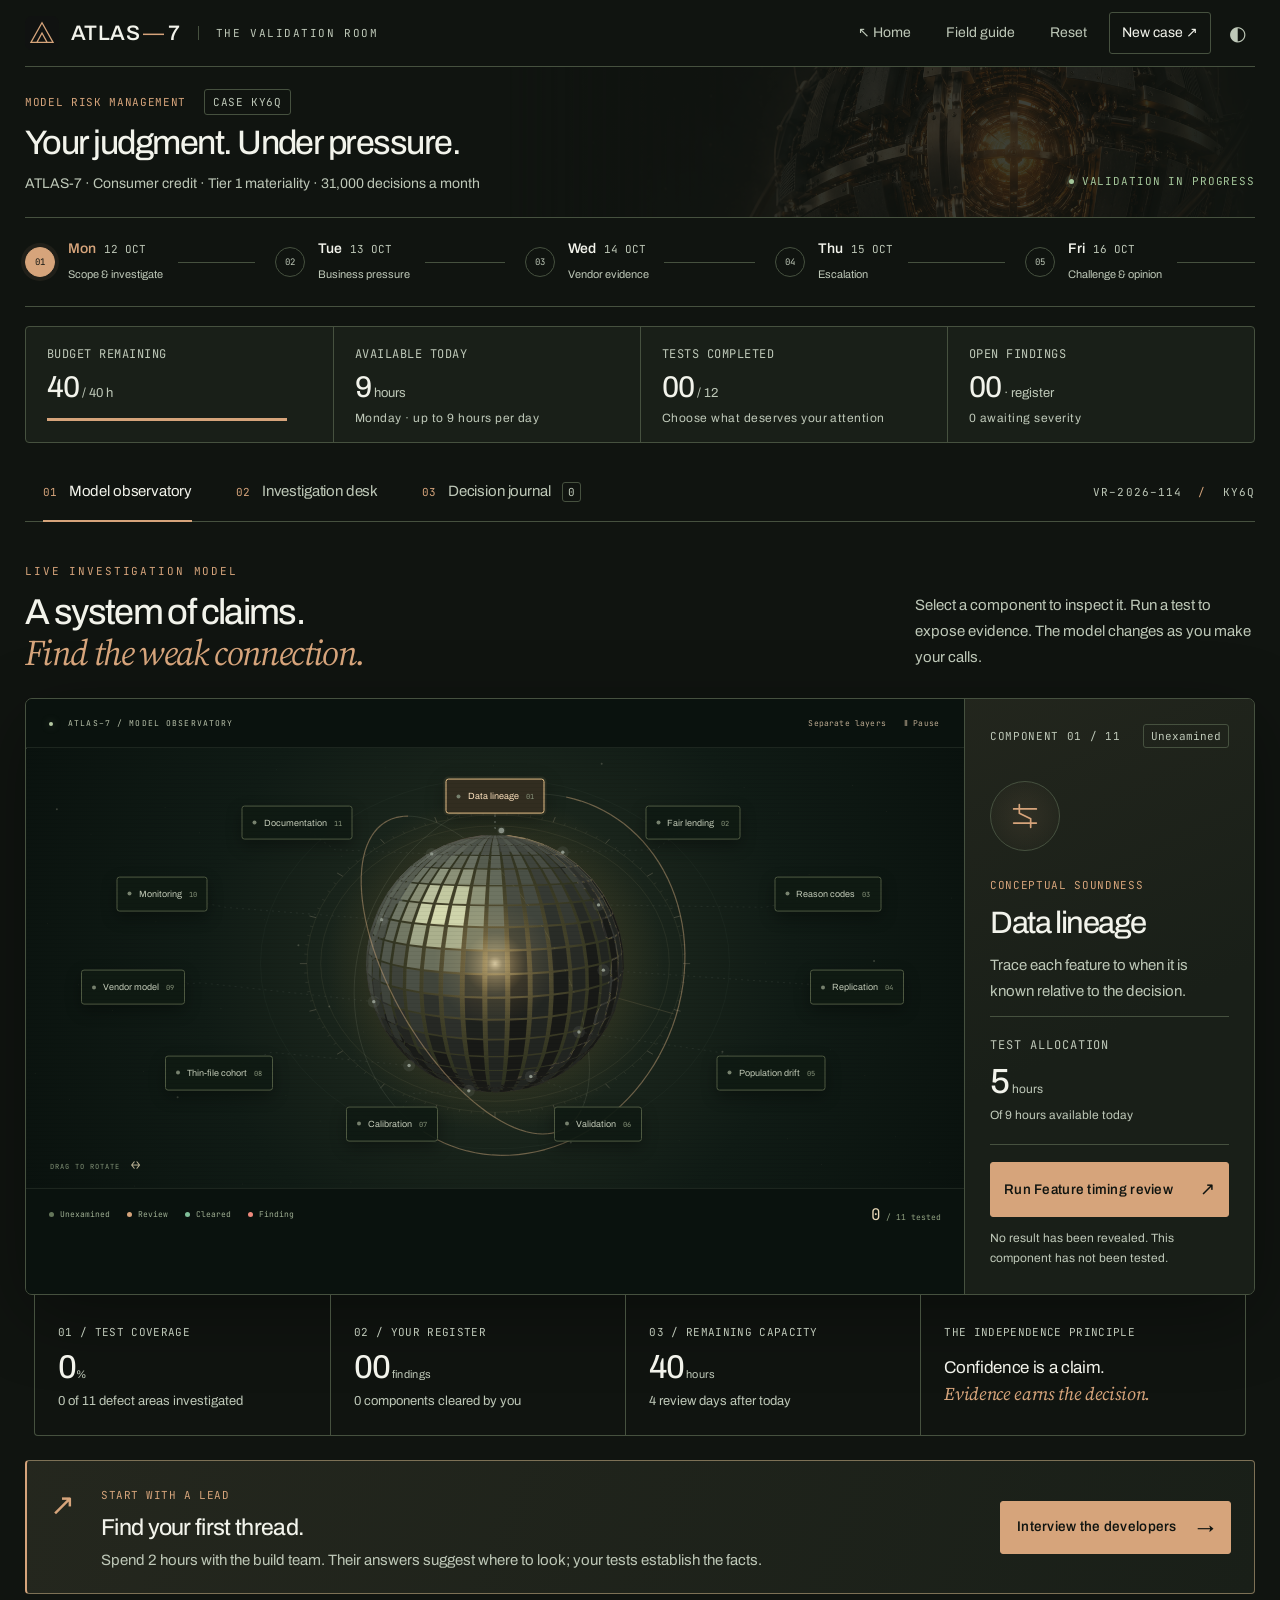
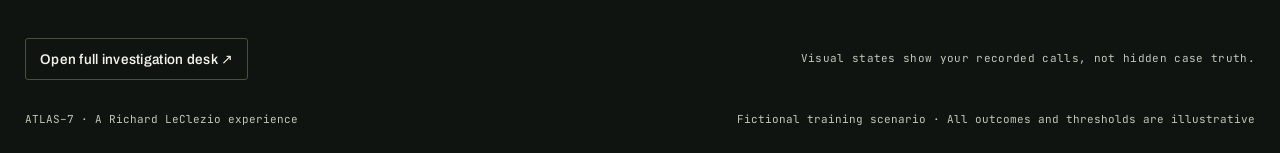
==== app/index.html @ 10b8c2eb "Restructure codebase: extract shared CSS/JS, deduplicate utilities, init git - Extract shared workpa" ====
<!doctype html>
<html lang="en" data-theme="dark">
<head>
<meta charset="utf-8">
<meta name="viewport" content="width=device-width, initial-scale=1, viewport-fit=cover">
<style>:root{padding-top:env(safe-area-inset-top,0px);padding-bottom:env(safe-area-inset-bottom,0px)}body{margin:0;font-size:14px}img{max-width:100%}[hidden]{display:none!important}</style>
<title>Validation Room · ATLAS-7</title><meta name="description" content="Investigate a fictional credit model, defend your findings, and issue your validation opinion."><meta name="theme-color" content="#101211"><meta name="claude:viewport-fit-sides" content="cover"><link rel="icon" href="../assets/favicon.svg"></head>
<body>
<link rel="preconnect" href="https://fonts.googleapis.com">
<link rel="preconnect" href="https://fonts.gstatic.com" crossorigin>
<link rel="stylesheet" href="https://fonts.googleapis.com/css2?family=Archivo:wdth,wght@62..125,400..800&family=Source+Serif+4:ital,opsz,wght@0,8..60,400;0,8..60,600;1,8..60,400&family=JetBrains+Mono:wght@400;600&display=swap">
<link rel="stylesheet" href="../assets/base.css">

<link rel="stylesheet" href="../assets/workspace.css"><link rel="stylesheet" href="../assets/experience.css"><link rel="stylesheet" href="../assets/readability.css"><a class="skip" href="#workbench">Skip to investigation</a><div class="wrap" id="app"></div><div id="toast" role="status" aria-live="polite"></div><dialog id="command-dialog"></dialog>
<div id="tip" hidden></div>
<textarea id="memo-text" aria-hidden="true" tabindex="-1"></textarea>

<script src="../assets/shared.js"></script>
<script src="../assets/simulation.js"></script>
<script src="../assets/workspace.js"></script>
<script src="../assets/observatory.js"></script>
<script src="../assets/experience.js"></script>
<script>start();</script>
</body>
</html>
---- assets/base.css ----
/* Shared workpaper styles for ATLAS-7: variables, components, charts, map, responsive. */
:root{
  --paper:#E8ECF0; --sheet:#FFFFFF; --ink:#132033; --ink-2:#4C586A; --rule:#C8D0DA;
  --hl:#FFE066; --hl-ink:#132033; --navy:#1C3A5E; --on-navy:#FFFFFF;
  --hi:#B3261E; --med:#975700; --low:#52667C; --ok:#2C7350;
  --shade:rgba(19,32,51,.10); --scrim:rgba(14,22,34,.55);
  --s1:#2a78d6; --s2:#eb6834; --s3:#1baf7a; --s4:#eda100; --grid:rgba(28,58,94,.06); --wash:rgba(28,58,94,.05);
  --f-display:"Archivo","Arial Narrow",Arial,sans-serif;
  --f-body:"Source Serif 4",Georgia,"Times New Roman",serif;
  --f-mono:"JetBrains Mono",ui-monospace,Menlo,Consolas,monospace;
}
@media (prefers-color-scheme:dark){:root:not([data-theme="light"]){
  --paper:#0D131B; --sheet:#151E2A; --ink:#E5EAF0; --ink-2:#9AA6B5; --rule:#2B3747;
  --hl:#5E4F10; --hl-ink:#FFEB94; --navy:#9CC0EA; --on-navy:#0D131B;
  --hi:#F2796E; --med:#E3A447; --low:#A3B5C9; --ok:#73C99A;
  --shade:rgba(0,0,0,.35); --scrim:rgba(0,0,0,.72); --s1:#3987e5; --s2:#d95926; --s3:#199e70; --s4:#c98500; --grid:rgba(156,192,234,.06); --wash:rgba(156,192,234,.06); color-scheme:dark}}
:root[data-theme="dark"]{
  --paper:#0D131B; --sheet:#151E2A; --ink:#E5EAF0; --ink-2:#9AA6B5; --rule:#2B3747;
  --hl:#5E4F10; --hl-ink:#FFEB94; --navy:#9CC0EA; --on-navy:#0D131B;
  --hi:#F2796E; --med:#E3A447; --low:#A3B5C9; --ok:#73C99A;
  --shade:rgba(0,0,0,.35); --scrim:rgba(0,0,0,.72); --s1:#3987e5; --s2:#d95926; --s3:#199e70; --s4:#c98500; --grid:rgba(156,192,234,.06); --wash:rgba(156,192,234,.06); color-scheme:dark}

*{box-sizing:border-box}
body{background:var(--paper);color:var(--ink);font-family:var(--f-body);font-size:16px;line-height:1.5;
  padding-left:max(16px,env(safe-area-inset-left,0px));padding-right:max(16px,env(safe-area-inset-right,0px));padding-block:20px 48px}
.wrap{max-width:1340px;margin:0 auto;display:grid;gap:18px}
h1,h2,h3{font-family:var(--f-display);text-wrap:balance;margin:0}
p{margin:0}
.eyebrow{font-family:var(--f-mono);font-size:11.5px;letter-spacing:.08em;text-transform:uppercase;color:var(--ink-2)}
.aboutlink{color:var(--ink);text-underline-offset:3px}
.mono{font-family:var(--f-mono);font-variant-numeric:tabular-nums}
button{font:inherit;cursor:pointer;color:inherit}
:focus-visible{outline:2px solid var(--navy);outline-offset:2px}
.seg label:focus-within,.opinion label:focus-within{outline:2px solid var(--navy);outline-offset:1px}

/* file header */
.file{display:grid;grid-template-columns:minmax(0,1fr) auto;gap:16px 28px;align-items:end;padding-bottom:16px;border-bottom:2px solid var(--ink)}
.file h1{font-size:clamp(48px,8.5vw,100px);font-stretch:125%;font-weight:800;line-height:.86;letter-spacing:-.02em}
.file .sub{font-size:17px;color:var(--ink-2);margin-top:10px;max-width:70ch}
.week{display:flex;gap:4px}
.day{font-family:var(--f-display);font-stretch:75%;font-weight:600;font-size:13px;text-transform:uppercase;letter-spacing:.06em;
  border:1px solid var(--rule);padding:6px 10px;color:var(--ink-2);background:var(--sheet);display:grid;justify-items:center;min-width:52px}
.day b{font-size:22px;font-stretch:100%;color:var(--ink);line-height:1}
.day.now{background:var(--ink);color:var(--paper);border-color:var(--ink)}
.day.now b{color:var(--paper)}
.day.past{opacity:.45}
.day.launch{border-style:dashed;color:var(--hi);background:transparent}
.day.launch b{color:var(--hi)}

/* ledger */
.ledger{display:grid;grid-template-columns:auto minmax(0,1fr) auto;gap:14px;align-items:center}
.cells{display:grid;grid-template-columns:repeat(40,minmax(0,1fr));gap:2px;height:18px}
.cells i{background:var(--sheet);border:1px solid var(--rule)}
.cells i.used{background:var(--ink);border-color:var(--ink)}
.cells i.today{background:var(--navy);border-color:var(--navy)}
.ledger .left{text-align:right;white-space:nowrap}
.ledger .left b{font-family:var(--f-display);font-size:26px;font-stretch:110%}

/* claims */
.claims{display:grid;grid-template-columns:repeat(5,minmax(0,1fr));border:1px solid var(--rule);background:var(--sheet);margin:0}
.claims div{padding:10px 14px;border-left:1px solid var(--rule);min-width:0}
.claims div:first-child{border-left:0}
.claims dt{font-family:var(--f-mono);font-size:11px;letter-spacing:.06em;text-transform:uppercase;color:var(--ink-2)}
.claims dd{margin:2px 0 0;font-family:var(--f-display);font-stretch:90%;font-weight:600;font-size:18px}

/* board */
.board{display:grid;grid-template-columns:minmax(0,.95fr) minmax(0,1.45fr) minmax(0,1fr);gap:20px;align-items:start}
.col{display:grid;gap:10px;min-width:0}
.colhead{display:flex;justify-content:space-between;align-items:baseline;gap:8px;border-bottom:1px solid var(--ink);padding-bottom:6px}
.colhead h2{font-size:20px;font-stretch:112%;font-weight:700}

.test{background:var(--sheet);border:1px solid var(--rule);padding:11px 14px;display:grid;grid-template-columns:minmax(0,1fr) auto;gap:3px 12px}
.test h3{font-size:16px;font-weight:650;font-stretch:96%}
.test p{font-size:14px;color:var(--ink-2);grid-column:1}
.test .tag{font-family:var(--f-mono);font-size:10.5px;text-transform:uppercase;letter-spacing:.06em;color:var(--ink-2);grid-column:1}
.test .act{grid-column:2;grid-row:1/span 3;display:grid;justify-items:end;align-content:start;gap:6px}
.hrs{font-family:var(--f-display);font-size:22px;font-weight:700;font-stretch:110%;line-height:1}
.hrs small{font-size:12px;font-weight:500;color:var(--ink-2)}
.test.done{background:transparent;border-style:dashed}
.test.done h3{color:var(--ink-2)}
.stamp{font-family:var(--f-mono);font-size:10.5px;text-transform:uppercase;letter-spacing:.06em;color:var(--ink-2);border:1px solid currentColor;padding:2px 6px;white-space:nowrap}

.btn{border:1px solid var(--ink);background:var(--ink);color:var(--paper);padding:6px 14px;font-family:var(--f-display);font-weight:600;font-stretch:95%;letter-spacing:.02em}
.btn:hover:not(:disabled){background:var(--navy);border-color:var(--navy);color:var(--on-navy)}
.btn:disabled{background:transparent;color:var(--ink-2);border-color:var(--rule);cursor:not-allowed}
.btn.ghost{background:transparent;color:var(--ink)}
.btn.ghost:hover:not(:disabled){background:var(--ink);color:var(--paper);border-color:var(--ink)}
.btn.raise{background:transparent;color:var(--hi);border-color:var(--hi)}
.btn.raise:hover{background:var(--hi);color:var(--sheet);border-color:var(--hi)}
.btn.big{padding:12px 22px;font-size:17px}
.linkbtn{background:none;border:0;padding:0;text-decoration:underline;text-underline-offset:3px;color:var(--ink-2);font-size:13.5px}

/* exhibits */
.exhibit{background:var(--sheet);border:1px solid var(--rule);padding:14px 16px;display:grid;gap:10px;box-shadow:0 1px 0 var(--shade)}
.exhibit .meta{display:flex;justify-content:space-between;gap:8px;flex-wrap:wrap}
.exhibit h3{font-size:16.5px;font-weight:650}
.readout{display:flex;align-items:baseline;gap:10px;flex-wrap:wrap}
.readout .val{font-family:var(--f-display);font-weight:800;font-stretch:112%;font-size:34px;line-height:1;font-variant-numeric:tabular-nums;
  color:var(--hl-ink);background:linear-gradient(100deg,transparent 0 1%,var(--hl) 3% 97%,transparent 99%);background-repeat:no-repeat;background-size:100% 62%;background-position:0 85%;padding:0 6px}
.exhibit.fresh .readout .val{animation:sweep .7s .1s ease-out both}
@keyframes sweep{from{background-size:0 62%}to{background-size:100% 62%}}
.readout .lbl{font-family:var(--f-mono);font-size:12px;color:var(--ink-2);text-transform:uppercase;letter-spacing:.05em}
.zone{font-family:var(--f-display);font-weight:700;font-size:12px;font-stretch:90%;padding:1px 7px;border:1px solid currentColor;text-transform:uppercase;letter-spacing:.04em}
.zone.ok{color:var(--ok)} .zone.watch{color:var(--med)} .zone.breach{color:var(--hi)}

.strip{display:grid;gap:4px}
.track{position:relative;height:12px;display:block}
.track span{position:absolute;top:0;bottom:0}
.track .ok{background:color-mix(in srgb,var(--ok) 26%,transparent)}
.track .watch{background:color-mix(in srgb,var(--med) 30%,transparent)}
.track .breach{background:color-mix(in srgb,var(--hi) 28%,transparent)}
.track .pin{width:3px;top:-5px;bottom:-5px;background:var(--ink);transform:translateX(-1.5px)}
.strip .cap{font-size:12.5px;color:var(--ink-2);font-family:var(--f-mono)}
.exhibit .narr{font-size:15px;max-width:66ch}
.followup{border-top:1px dashed var(--rule);padding-top:10px;display:grid;gap:4px}
.followup p{font-size:15px}
.followup p::before{content:"Follow-up ▸ ";font-family:var(--f-mono);font-size:11.5px;letter-spacing:.06em;text-transform:uppercase;color:var(--ink-2)}
.ex-actions{display:flex;flex-wrap:wrap;gap:8px;align-items:center}
.ex-state{font-family:var(--f-mono);font-size:11.5px;text-transform:uppercase;letter-spacing:.06em}
.ex-state.raised{color:var(--hi)} .ex-state.cleared{color:var(--ok)}
.quotes{display:grid;gap:8px;margin:0;padding:0;list-style:none}
.quotes li{font-style:italic;border-left:2px solid var(--rule);padding-left:12px;font-size:15px}

.brief{background:var(--sheet);border:1px solid var(--rule);padding:20px 22px;display:grid;gap:12px}
.brief h3{font-size:24px;font-stretch:110%;line-height:1.15}
.brief p{max-width:64ch}
.brief ol{margin:0;padding-left:20px;display:grid;gap:6px}
.brief .demo{border:1px dashed var(--rule);padding:12px 14px;display:grid;gap:8px}

/* findings */
.finding{background:var(--sheet);border:1px solid var(--rule);border-left:4px solid var(--rule);padding:12px 14px;display:grid;gap:8px}
.finding[data-sev="H"]{border-left-color:var(--hi)}
.finding[data-sev="M"]{border-left-color:var(--med)}
.finding[data-sev="L"]{border-left-color:var(--low)}
.finding[data-sev="X"]{opacity:.5}
.finding h3{font-size:15.5px;font-weight:650}
.finding .hook{font-size:13.5px;color:var(--ink-2)}
.finding .ref{font-family:var(--f-mono);font-size:11px;color:var(--ink-2)}
.seg{display:grid;grid-template-columns:repeat(4,1fr);border:1px solid var(--rule)}
.seg label{display:block;position:relative}
.seg input{position:absolute;opacity:0;inset:0;margin:0;cursor:pointer}
.seg span{display:block;text-align:center;padding:5px 0;font-family:var(--f-display);font-weight:600;font-size:13px;font-stretch:90%;border-left:1px solid var(--rule);color:var(--ink-2)}
.seg label:first-child span{border-left:0}
.seg input:checked+span{color:var(--paper);background:var(--ink)}
.seg input[value="H"]:checked+span{background:var(--hi);color:var(--sheet)}
.seg input[value="M"]:checked+span{background:var(--med);color:var(--sheet)}
.seg input[value="L"]:checked+span{background:var(--low);color:var(--sheet)}
.empty{border:1px dashed var(--rule);padding:16px;color:var(--ink-2);font-size:14.5px}
.sevkey{font-size:13px;color:var(--ink-2);display:grid;gap:3px}
.sevkey b{font-family:var(--f-display);font-stretch:90%}

/* action bar */
.actionbar{border-top:2px solid var(--ink);padding-top:16px;display:flex;flex-wrap:wrap;gap:14px 24px;align-items:center;justify-content:space-between}
.actionbar p{color:var(--ink-2);max-width:64ch}
.opinion{display:flex;flex-wrap:wrap;gap:8px}
.opinion label{border:1px solid var(--rule);background:var(--sheet);padding:8px 12px;cursor:pointer;display:flex;gap:8px;align-items:center;font-family:var(--f-display);font-weight:600;font-stretch:92%}
.opinion label:has(input:checked){border-color:var(--ink);box-shadow:inset 0 0 0 1px var(--ink)}

/* memo overlay */
.scrim{position:fixed;inset:0;background:var(--scrim);display:grid;place-items:center;z-index:10;overflow:auto;
  padding:max(16px,env(safe-area-inset-top,0px)) max(16px,env(safe-area-inset-right,0px)) max(16px,env(safe-area-inset-bottom,0px)) max(16px,env(safe-area-inset-left,0px))}
.memo{background:var(--sheet);color:var(--ink);max-width:580px;width:100%;border-top:6px solid var(--ink);padding:22px 24px;display:grid;gap:12px;box-shadow:0 24px 60px var(--shade)}
.memo.rb{border-top-color:var(--hi)}
.memo dl{display:grid;grid-template-columns:auto minmax(0,1fr);gap:2px 12px;margin:0;font-family:var(--f-mono);font-size:13px}
.memo dt{color:var(--ink-2)}
.memo dd{margin:0}
.memo h3{font-size:22px;font-stretch:108%;line-height:1.2}
.memo blockquote{margin:0;border-left:3px solid var(--rule);padding-left:14px;font-size:16px}
.memo .choices{display:grid;gap:8px}
.memo .choices button{text-align:left;border:1px solid var(--rule);background:var(--paper);padding:10px 14px;display:grid;gap:2px}
.memo .choices button:hover:not(:disabled){border-color:var(--ink)}
.memo .choices button:disabled{opacity:.45;cursor:not-allowed}
.memo .choices b{font-family:var(--f-display);font-stretch:95%}
.memo .choices small{color:var(--ink-2);font-size:13.5px}

/* report */
.report{display:grid;gap:26px}
.verdict{display:grid;grid-template-columns:auto minmax(0,1fr);gap:8px 32px;align-items:end;border-bottom:2px solid var(--ink);padding-bottom:18px}
.score{font-family:var(--f-display);font-size:clamp(96px,17vw,180px);font-weight:800;font-stretch:125%;line-height:.82;letter-spacing:-.03em}
.score small{font-size:.2em;font-stretch:100%;color:var(--ink-2);letter-spacing:0}
.verdict h2{font-size:clamp(28px,4vw,46px);font-stretch:115%}
.verdict p{margin-top:8px;max-width:62ch;color:var(--ink-2)}
.tablewrap{overflow-x:auto;border:1px solid var(--rule);background:var(--sheet)}
table{border-collapse:collapse;width:100%;min-width:780px;font-size:14.5px}
th{font-family:var(--f-mono);font-size:11px;text-transform:uppercase;letter-spacing:.06em;color:var(--ink-2);text-align:left;font-weight:400;padding:10px 12px;border-bottom:1px solid var(--ink)}
td{padding:10px 12px;border-bottom:1px solid var(--rule);vertical-align:top}
tr:last-child td{border-bottom:0}
td.num,th.num{font-family:var(--f-mono);text-align:right;white-space:nowrap}
td .why{display:block;color:var(--ink-2);font-size:13px;margin-top:2px}
.chip{display:inline-block;font-family:var(--f-display);font-weight:700;font-size:12px;font-stretch:90%;padding:1px 7px;border:1px solid currentColor;white-space:nowrap}
.chip.H{color:var(--hi)} .chip.M{color:var(--med)} .chip.L{color:var(--low)} .chip.none{color:var(--ink-2);border-style:dashed}
.real{font-family:var(--f-mono);font-size:12px;white-space:nowrap}
.real.severe{color:var(--hi)} .real.mild{color:var(--med)} .real.noisy{color:var(--navy)} .real.clean{color:var(--ink-2)}
.split{display:grid;grid-template-columns:minmax(0,1.5fr) minmax(0,1fr);gap:24px;align-items:start}
.stack{display:grid;gap:10px;min-width:0}
.later{display:grid;gap:10px}
.later div{background:var(--sheet);border:1px solid var(--rule);border-left:4px solid var(--hi);padding:10px 14px;font-size:15px}
.later div.held{border-left-color:var(--ok)}
.later b{font-family:var(--f-display);font-stretch:95%;display:block}
.breakdown{background:var(--sheet);border:1px solid var(--rule);padding:14px 16px;display:grid;gap:6px;font-size:14px}
.breakdown div{display:flex;justify-content:space-between;gap:12px;border-bottom:1px dotted var(--rule);padding-bottom:4px}
.breakdown div:last-child{border:0;font-weight:600}
.rbrow{background:var(--sheet);border:1px solid var(--rule);padding:10px 14px;display:grid;gap:3px;font-size:14.5px}
.rbrow .ok{color:var(--ok)} .rbrow .bad{color:var(--hi)}
.rbrow b{font-family:var(--f-display);font-stretch:95%}

.papermemo{background:var(--sheet);border:1px solid var(--rule);padding:28px clamp(18px,4vw,44px);display:grid;gap:14px;box-shadow:0 2px 0 var(--shade)}
.papermemo header{display:grid;gap:8px;border-bottom:2px solid var(--ink);padding-bottom:12px}
.papermemo h3{font-size:22px;font-stretch:115%}
.papermemo dl{display:grid;grid-template-columns:auto minmax(0,1fr);gap:2px 14px;margin:0;font-family:var(--f-mono);font-size:13px}
.papermemo dt{color:var(--ink-2)}
.papermemo dd{margin:0}
.papermemo h4{font-family:var(--f-display);font-stretch:100%;font-size:14px;text-transform:uppercase;letter-spacing:.06em;margin:6px 0 0}
.papermemo ol{margin:0;padding-left:22px;display:grid;gap:10px}
.papermemo li p{font-size:15px}
.papermemo .opn{font-family:var(--f-display);font-size:22px;font-weight:700;font-stretch:105%}
.copyrow{display:flex;gap:12px;align-items:center;flex-wrap:wrap}
#memo-text{position:absolute;left:-9999px;width:1px;height:1px}

/* charts */
.fig{margin:0;display:grid;gap:6px;min-width:0}
.figbox{overflow-x:auto}
.chart{width:100%;height:auto;display:block;min-width:340px;overflow:visible}
.fig figcaption{font-size:12.5px;color:var(--ink-2);font-family:var(--f-mono)}
.chart .g{stroke:var(--rule);stroke-width:1}
.chart .base{stroke:var(--ink-2);stroke-width:1}
.chart .ax{fill:var(--ink-2);font:10.5px var(--f-mono);letter-spacing:.02em}
.chart .ax.tx{fill:var(--ink);font-size:11.5px}
.chart .ax.bad{fill:var(--hi);font-weight:600}
.chart .lb{fill:var(--ink);font:700 12.5px var(--f-display)}
.chart .big{fill:var(--ink);font:800 40px var(--f-display);font-stretch:112%}
.chart .s1{fill:var(--s1)} .chart .s2{fill:var(--s2)} .chart .s3{fill:var(--s3)} .chart .s4{fill:var(--s4)}
.chart .hiF{fill:var(--hi)} .chart .medF{fill:var(--med)}
.chart .ring{stroke:var(--sheet);stroke-width:2}
.chart .hollow{fill:var(--sheet);stroke:var(--s1);stroke-width:2}
.chart .conn{stroke:var(--rule);stroke-width:2}
.chart .l1{fill:none;stroke:var(--s1);stroke-width:2;stroke-linejoin:round;stroke-linecap:round}
.chart .l2{fill:none;stroke:var(--s2);stroke-width:2;stroke-linejoin:round;stroke-linecap:round}
.chart .diag{stroke:var(--ink-2);stroke-width:1;opacity:.5}
.chart .refl{stroke:var(--ink-2);stroke-width:1}
.chart .brk{stroke:var(--hi);stroke-width:2}
.chart .oot{fill:var(--wash)}
.chart .plotbg{fill:none;stroke:var(--rule)}
.chart .thr{stroke:var(--hi);stroke-width:1.5}
.chart .thrt{fill:var(--hi)}
.chart .flipz{fill:color-mix(in srgb,var(--hi) 7%,transparent)}
.chart .cut{stroke:var(--ink-2);stroke-width:1;opacity:.6}
.chart .dotm{fill:var(--s1);opacity:.35}
.chart .after{fill:color-mix(in srgb,var(--hi) 6%,transparent)}
.chart .dec{stroke:var(--ink);stroke-width:2}
.chart [data-tip]{cursor:crosshair;outline:none}
.chart [data-tip]:hover,.chart [data-tip]:focus-visible{filter:brightness(1.12);stroke:var(--ink);stroke-width:1.5}
.legend{display:flex;flex-wrap:wrap;gap:4px 16px;font:12px var(--f-mono);color:var(--ink-2)}
.legend span{display:inline-flex;align-items:center;gap:6px}
.sw{display:inline-block;width:10px;height:10px;border-radius:2px}
.sw.s1{background:var(--s1)} .sw.s2{background:var(--s2)} .sw.s3{background:var(--s3)} .sw.s4{background:var(--s4)}
.sw.hiF{background:var(--hi)} .sw.medF{background:var(--med)} .sw.dotm{background:var(--s1);opacity:.45;border-radius:50%}
.sw.hollow{border:2px solid var(--s1);border-radius:50%} .sw.flipz{background:color-mix(in srgb,var(--hi) 18%,transparent)}
.tiles{display:grid;grid-template-columns:repeat(auto-fill,minmax(150px,1fr));gap:6px}
.tile{border:1px solid var(--rule);padding:7px 10px;font-size:13.5px;display:flex;gap:8px;align-items:baseline}
.tile i{font-style:normal;font-family:var(--f-mono);font-weight:600}
.tile.have i{color:var(--ok)}
.tile.miss{border-color:var(--hi);background:color-mix(in srgb,var(--hi) 7%,transparent)}
.tile.miss i{color:var(--hi)}
#tip{position:fixed;z-index:30;pointer-events:none;background:var(--ink);color:var(--paper);font:12px/1.35 var(--f-mono);padding:6px 9px;max-width:280px;box-shadow:0 6px 18px var(--shade)}

/* model map */
.mapwrap{border:1px solid var(--rule);background-color:var(--sheet);
  background-image:linear-gradient(var(--grid) 1px,transparent 1px),linear-gradient(90deg,var(--grid) 1px,transparent 1px);background-size:20px 20px;
  padding:16px 18px 12px;display:grid;gap:8px}
.maphead{display:flex;justify-content:space-between;align-items:end;gap:10px 24px;flex-wrap:wrap}
.maphead h2{font-size:26px;font-stretch:118%;font-weight:800}
.mlegend{display:flex;flex-wrap:wrap;gap:4px 14px;font:11.5px var(--f-mono);color:var(--ink-2)}
.mlegend span{display:inline-flex;gap:6px;align-items:center}
.mk{width:12px;height:12px;border:1.5px solid var(--rule);background:var(--sheet);display:inline-block}
.mk.review{border:1.5px dashed var(--navy)} .mk.clear{border-color:var(--ok)}
.mk.H{border:2px solid var(--hi);background:color-mix(in srgb,var(--hi) 14%,var(--sheet))}
.mk.M{border:2px solid var(--med);background:color-mix(in srgb,var(--med) 14%,var(--sheet))}
.mk.L{border:2px solid var(--low);background:color-mix(in srgb,var(--low) 14%,var(--sheet))}
.mk.missk{border:2px solid var(--ink)}
.mapscroll{overflow-x:auto}
.map{width:100%;min-width:780px;height:auto;display:block}
.map .edge{fill:none;stroke:var(--ink-2);stroke-width:1.3;opacity:.55}
.map .arw{fill:var(--ink-2)}
.map .edge-flow{fill:none;stroke:var(--navy);stroke-width:2.2;stroke-dasharray:2 14;stroke-linecap:round;animation:flow 1.6s linear infinite;opacity:.85}
@keyframes flow{to{stroke-dashoffset:-32}}
.map .node rect{fill:var(--sheet);stroke:var(--rule);stroke-width:1.4}
.map .node.main rect{stroke-width:2.2}
.map .node .nl{fill:var(--ink);font:700 14.5px var(--f-display);font-stretch:94%}
.map .node.main .nl{font-size:18px;font-stretch:110%}
.map .node .ns{fill:var(--ink-2);font:10px var(--f-mono);letter-spacing:.03em;text-transform:uppercase}
.map .node[data-node]{cursor:pointer;outline:none}
.map .node[data-node]:hover rect,.map .node[data-node]:focus-visible rect{stroke:var(--ink);stroke-width:2}
.map .node.passive rect{fill:transparent;stroke-dasharray:3 3}
.map .node.passive .nl{fill:var(--ink-2)}
.map .node.review rect{stroke:var(--navy);stroke-dasharray:5 3;stroke-width:1.8}
.map .node.clear rect{stroke:var(--ok);stroke-width:1.8}
.map .node.H rect{stroke:var(--hi);stroke-width:2.6;fill:color-mix(in srgb,var(--hi) 9%,var(--sheet))}
.map .node.M rect{stroke:var(--med);stroke-width:2.4;fill:color-mix(in srgb,var(--med) 9%,var(--sheet))}
.map .node.L rect{stroke:var(--low);stroke-width:2.2;fill:color-mix(in srgb,var(--low) 9%,var(--sheet))}
.map .badge{fill:var(--ink-2)}
.map .node.review .badge{fill:var(--navy)} .map .node.clear .badge{fill:var(--ok)}
.map .node.H .badge,.map .node.H .pulse{fill:var(--hi)} .map .node.M .badge,.map .node.M .pulse{fill:var(--med)} .map .node.L .badge,.map .node.L .pulse{fill:var(--low)}
.map .badge{stroke:var(--sheet);stroke-width:2}
.map .bt{fill:var(--sheet);font:700 11px var(--f-display)}
.map .pulse{transform-box:fill-box;transform-origin:center;animation:pulse 1.8s ease-out infinite}
@keyframes pulse{from{opacity:.55;transform:scale(1)}to{opacity:0;transform:scale(2.6)}}
.map .node rect.missring{fill:none!important;stroke:var(--ink)!important;stroke-width:1.5!important;stroke-width:1.5;stroke-dasharray:4 3}
.map.intro .edge{stroke-dasharray:420;animation:draw 1.1s .25s ease-out backwards}
@keyframes draw{from{stroke-dashoffset:420}to{stroke-dashoffset:0}}
.map.intro .node{animation:pop .45s ease-out backwards;animation-delay:calc(var(--i) * 60ms)}
@keyframes pop{from{opacity:0;transform:translateY(6px)}to{opacity:1;transform:none}}
.maphint{font:12px var(--f-mono);color:var(--ink-2)}
.maphint .swipe{display:none}
@media (max-width:820px){.maphint .swipe{display:inline}}
.test.flash{animation:flash 1.2s ease-out}
@keyframes flash{from{box-shadow:0 0 0 3px var(--navy)}to{box-shadow:0 0 0 3px transparent}}

@media (max-width:1120px){
  .board{grid-template-columns:minmax(0,1fr) minmax(0,1fr)}
  .col.exhibits{grid-column:1/-1;order:-1}
}
@media (max-width:760px){
  .file{grid-template-columns:minmax(0,1fr)}
  .week{flex-wrap:wrap}
  .day{min-width:46px;padding:5px 8px}
  .board,.split{grid-template-columns:minmax(0,1fr)}
  .col.exhibits{order:-1}
  .claims{grid-template-columns:repeat(2,minmax(0,1fr))}
  .claims div{border-left:0;border-top:1px solid var(--rule)}
  .claims div:first-child{border-top:0;grid-column:1/-1}
  .ledger{grid-template-columns:minmax(0,1fr)}
  .ledger .left{text-align:left}
  .cells{grid-template-columns:repeat(20,minmax(0,1fr));height:auto;grid-auto-rows:14px}
  .verdict{grid-template-columns:minmax(0,1fr)}
}
@media (prefers-reduced-motion:reduce){*{animation:none!important;transition:none!important}}
</style>
---- assets/workspace.css ----
:root,:root[data-theme="dark"]{--paper:#101410;--sheet:#191f18;--ink:#edece2;--ink-2:#a0ac99;--rule:#35402f;--hl:#3e3825;--hl-ink:#e6ba94;--navy:#d6a47b;--on-navy:#141812;--hi:#ee897c;--med:#dbb578;--low:#9ab6bd;--ok:#a4c69a;--s1:#b5cbb3;--s2:#d6a47b;--s3:#8ba581;--s4:#dbc88f;--grid:#b3bda308;--wash:#c4d1b409;--shade:#0005;--scrim:#070b07ce;--f-display:"Archivo",Arial,sans-serif;--f-body:"Archivo",Arial,sans-serif;--f-mono:"JetBrains Mono",monospace;color-scheme:dark}
:root[data-theme="light"]{--paper:#ebece3;--sheet:#f9f8f1;--ink:#242d20;--ink-2:#5b6755;--rule:#ccd2c3;--hl:#e8dab8;--hl-ink:#765334;--navy:#806044;--on-navy:#fffaf1;--hi:#a3372d;--med:#8a590f;--low:#476670;--ok:#346b39;--s1:#537948;--s2:#a76736;--s3:#75956a;--s4:#b9994c;--grid:#32442209;--wash:#44583208;--shade:#32442215;--scrim:#10200ed6;color-scheme:light}
html{scroll-padding-top:90px}body{padding:0 25px 0;background:var(--paper);font-size:14px;line-height:1.6}.wrap{max-width:1700px;gap:0}a{color:inherit}button,a{touch-action:manipulation}.skip{position:fixed;top:-80px;left:10px;background:var(--ink);color:var(--paper);padding:12px;z-index:100}.skip:focus{top:10px}.eyebrow{font-size:9px;letter-spacing:.1em}button{transition:background .16s,border-color .16s}.command-nav{min-height:76px;display:flex;align-items:center;justify-content:space-between;gap:25px;border-bottom:1px solid var(--rule);background:var(--paper)}.command-brand{display:flex;align-items:center;gap:3px;font-size:21px;letter-spacing:.02em;text-decoration:none;font-weight:550;white-space:nowrap}.command-brand>span{color:var(--navy);font-weight:400}.command-brand img{width:34px;height:34px;margin-right:9px}.command-brand small{font:8px var(--f-mono);letter-spacing:.14em;color:var(--ink-2);padding-left:17px;margin-left:15px;border-left:1px solid var(--rule)}.nav-controls{display:flex;align-items:center;gap:9px}.nav-controls button,.nav-controls a{background:transparent;border:1px solid transparent;padding:8px 12px;font-size:11px;text-decoration:none;color:var(--ink-2);border-radius:3px}.nav-controls button:hover,.nav-controls a:hover{border-color:var(--rule);color:var(--ink);background:var(--sheet)}.nav-controls [data-new]{border-color:var(--rule);color:var(--ink)}.nav-controls [data-theme-toggle]{font-size:20px;line-height:1;padding:8px}
.mission{position:relative;min-height:171px;display:flex;justify-content:space-between;align-items:center;gap:30px;overflow:hidden;padding:32px 0;isolation:isolate;border-bottom:1px solid var(--rule)}.mission-art{position:absolute;right:0;top:-150px;width:750px;height:560px;background:linear-gradient(90deg,var(--paper),transparent 60%),url('model-core.webp') 65% 48%/cover no-repeat;opacity:.27;z-index:-1;mask-image:linear-gradient(90deg,transparent,#000 30%,#000 80%,transparent)}.mission-copy{max-width:850px}.mission .eyebrow{color:var(--navy);font-size:9px;display:flex;align-items:center;gap:18px}.case-badge{font-size:9px;padding:3px 8px;border:1px solid var(--rule);border-radius:3px;color:var(--ink-2)}.mission h1{font-size:clamp(30px,3.4vw,46px);font-weight:450;letter-spacing:-.045em;line-height:1.2;margin:10px 0}.mission p{font-size:12px;color:var(--ink-2)}.mission-status{display:flex;align-items:center;gap:8px;font:8px var(--f-mono);letter-spacing:.08em;white-space:nowrap;color:var(--ok);align-self:flex-end;padding-bottom:7px}.mission-status i{width:5px;height:5px;border-radius:50%;background:var(--ok);box-shadow:0 0 0 4px color-mix(in srgb,var(--ok) 8%,transparent)}
.review-timeline{display:grid;grid-template-columns:repeat(5,1fr);border-bottom:1px solid var(--rule);padding:24px 0;gap:20px}.timeline-day{display:flex;align-items:center;gap:13px;position:relative;opacity:.55}.timeline-day:after{content:'';position:absolute;left:43px;right:0;top:50%;height:1px;background:var(--rule);z-index:-1}.timeline-day>div{background:var(--paper);padding-right:15px}.timeline-dot{width:30px;height:30px;flex:0 0 30px;border:1px solid var(--rule);border-radius:50%;display:grid;place-items:center;font:9px var(--f-mono);color:var(--ink-2);background:var(--paper)}.timeline-day b{display:block;font-size:12px;font-weight:550}.timeline-day small{font:8px var(--f-mono);color:var(--ink-2);margin-left:5px}.timeline-day div>span{font-size:9px;color:var(--ink-2)}.timeline-day.current{opacity:1}.timeline-day.current .timeline-dot{background:var(--navy);color:var(--paper);border-color:var(--navy);box-shadow:0 0 0 4px color-mix(in srgb,var(--navy) 8%,transparent)}.timeline-day.current b{color:var(--navy)}.timeline-day.complete{opacity:.85}.timeline-day.complete .timeline-dot{border-color:var(--ok);color:var(--ok)}
.command-metrics{display:grid;grid-template-columns:repeat(4,1fr);margin:24px 0;background:var(--sheet);border:1px solid var(--rule);border-radius:4px}.command-metrics>div{padding:18px 23px;border-left:1px solid var(--rule)}.command-metrics>div:first-child{border:0}.command-metrics>div>span{font:8px var(--f-mono);text-transform:uppercase;letter-spacing:.1em;color:var(--ink-2)}.command-metrics b{font-size:35px;font-weight:450;letter-spacing:-.03em;display:block;line-height:1.45}.command-metrics small{font:11px var(--f-display);color:var(--ink-2);letter-spacing:0}.command-metrics p{font-size:9px;color:var(--ink-2)}.command-metrics .critical{color:var(--hi)}.budget-meter{height:3px;background:var(--rule);margin-top:9px;max-width:240px}.budget-meter i{display:block;height:100%;background:var(--navy);transition:width .5s}
.claims{background:transparent;border:0;gap:20px;margin:0 0 20px}.claims div{padding:0 20px;border-left:1px solid var(--rule)}.claims div:first-child{padding-left:0}.claims dt{font-size:8px;letter-spacing:.04em}.claims dd{font-size:14px;font-weight:450;margin-top:5px}.architecture{border:1px solid var(--rule);border-radius:4px;background:var(--sheet);margin:0 0 28px}.architecture summary{cursor:pointer;list-style:none;padding:14px 20px;display:flex;align-items:center;justify-content:space-between}.architecture summary::-webkit-details-marker{display:none}.architecture summary b{font-size:12px;font-weight:500}.architecture summary small{font-size:10px;color:var(--ink-2);margin-left:18px}.architecture-hint{font:9px var(--f-mono);color:var(--navy)}.architecture .mapwrap{border:0;border-top:1px solid var(--rule);border-radius:0}.mapwrap{background-color:var(--sheet);border-color:var(--rule);border-radius:4px;padding:22px}.maphead h2{font-size:22px;font-weight:500}.mlegend{font-size:9px}.map .node rect{rx:5}.map .node.main rect{stroke:var(--navy);fill:color-mix(in srgb,var(--navy) 8%,var(--sheet))}.map .node .nl{font-weight:500}.map .edge-flow{opacity:.5}.maphint{font-size:10px}
.workspace-heading{display:flex;justify-content:space-between;align-items:end;margin:0 0 22px;gap:20px}.workspace-heading .eyebrow{color:var(--navy);font-size:8px}.workspace-heading h2{font-size:26px;font-weight:450;letter-spacing:-.03em;margin-top:4px}.save-status{font:8px var(--f-mono);color:var(--ink-2);padding-bottom:5px}.board{display:grid;grid-template-columns:minmax(250px,.9fr) minmax(350px,1.65fr) minmax(245px,.87fr);gap:22px;align-items:start}.col{gap:12px}.colhead{border-color:var(--rule);padding-bottom:12px;align-items:center}.colhead h2{font-size:14px;font-weight:500;letter-spacing:-.01em}.colhead h2 span{font:9px var(--f-mono);color:var(--navy);padding-right:9px}.colhead .eyebrow{font-size:8px;white-space:nowrap}.test-scroll{display:grid;gap:8px;max-height:740px;overflow-y:auto;scrollbar-width:thin;scrollbar-color:var(--rule) transparent;padding:1px 4px 4px 1px}.test{background:var(--sheet);border-color:var(--rule);padding:15px 13px;gap:6px 12px;border-radius:3px;transition:border-color .2s}.test:hover{border-color:color-mix(in srgb,var(--navy) 50%,var(--rule))}.test .tag{font-size:7px;letter-spacing:.04em;color:var(--navy)}.test h3{font-size:13px;font-weight:500;line-height:1.4}.test p{font-size:10px;line-height:1.65}.test .hrs{font-size:23px;font-weight:450}.hrs small{font-size:10px}.test .act{gap:10px}.test .btn{font-size:10px;padding:6px 12px}.test.done{background:transparent;border-style:solid}.test.done h3{color:var(--ink-2)}.stamp{font-size:8px;border:0;color:var(--ok);padding:0}.test .linkbtn{font-size:8px;text-decoration:none;color:var(--navy);max-width:70px;line-height:1.5}.plan-filter{display:flex;border:1px solid var(--rule);border-radius:3px;overflow:hidden;margin-bottom:2px}.plan-filter button{flex:1;border:0;background:transparent;padding:8px 3px;color:var(--ink-2);font-size:9px}.plan-filter [aria-pressed=true]{background:var(--sheet);color:var(--navy)}.evidence-nav{display:flex;gap:6px;flex-wrap:wrap;max-height:140px;overflow-y:auto;scrollbar-width:thin;padding-bottom:2px}.evidence-nav button{border:1px solid var(--rule);background:transparent;color:var(--ink-2);padding:7px 9px;font-size:9px;border-radius:3px;text-align:left}.evidence-nav button span{font:8px var(--f-mono);color:var(--navy);padding-right:6px}.evidence-nav [aria-pressed=true]{background:color-mix(in srgb,var(--navy) 12%,var(--sheet));border-color:var(--navy);color:var(--ink)}.exhibit{padding:23px;background:var(--sheet);border-radius:4px;box-shadow:0 20px 45px var(--shade);gap:19px}.exhibit .meta .eyebrow{font-size:8px}.exhibit h3{font-size:23px;font-weight:450;letter-spacing:-.03em}.exhibit .readout{gap:10px;padding-top:16px;border-top:1px solid var(--rule)}.readout .val{background:none;color:var(--navy);font-weight:450;font-size:44px;padding:0}.readout .lbl{font-size:9px;max-width:180px}.zone{font:8px var(--f-mono);padding:5px 7px;border-radius:2px}.track{height:5px}.track .pin{width:2px}.strip{gap:9px}.strip .cap{font-size:9px;line-height:1.7}.exhibit .narr{font-size:12px;line-height:1.85}.ex-actions{gap:8px;padding-top:15px;border-top:1px solid var(--rule)}.ex-actions .btn{font-size:10px}.ex-state{font-size:9px}.followup{padding-top:15px}.followup p{font-size:12px;line-height:1.8}.followup p:before{font-size:9px;color:var(--navy)}.quotes{gap:18px}.quotes li{font-family:"Source Serif 4",Georgia,serif;font-size:21px;line-height:1.7;border-color:var(--navy)}.fig{gap:12px}.fig figcaption{font-size:9px;line-height:1.7}.chart .g{opacity:.5}.legend{font-size:9px;gap:6px 14px}.chart{min-width:320px}.tile{font-size:11px;border-radius:2px}.tiles{grid-template-columns:repeat(auto-fill,minmax(140px,1fr))}.finding{border-radius:3px;padding:15px 13px;gap:11px}.finding .ref{font-size:8px;line-height:1.8}.finding h3{font-size:13px;font-weight:500}.finding .hook{font-size:9px;line-height:1.7}.seg{border-radius:2px;overflow:hidden}.seg span{font-size:9px;padding:8px 2px}.seg input[value="H"]:checked+span{color:#24150f}.seg input[value="M"]:checked+span{background:var(--med);color:#241b0c}.seg input[value="L"]:checked+span{background:var(--low);color:#102029}.empty{font-size:11px;line-height:1.8;border:1px dashed var(--rule);padding:22px;background:transparent;border-radius:3px;color:var(--ink-2)}.sevkey{font-size:10px;line-height:1.7;gap:11px;padding-top:15px}.sevkey b{font-weight:550;color:var(--ink)}
.btn{font-size:11px;line-height:1.5;background:var(--navy);border-color:var(--navy);color:var(--paper);padding:9px 14px;font-weight:550;border-radius:3px}.btn:hover:not(:disabled){background:color-mix(in srgb,var(--navy) 80%,var(--ink));border-color:var(--navy);color:var(--paper)}.btn.ghost{border-color:var(--rule);color:var(--ink);background:transparent}.btn.ghost:hover:not(:disabled){background:var(--sheet);border-color:var(--navy);color:var(--ink)}.btn.raise{color:var(--hi);border-color:color-mix(in srgb,var(--hi) 45%,var(--rule));background:color-mix(in srgb,var(--hi) 7%,transparent)}.btn.big{font-size:12px;padding:13px 22px}.linkbtn{font-size:10px}.btn:disabled{opacity:.5}.brief{padding:0 23px 23px;gap:17px;border-radius:4px;overflow:hidden}.brief-art{margin:0 -23px 8px;height:185px;position:relative;background:#101211;overflow:hidden}.brief-art img{width:100%;height:100%;object-fit:cover;object-position:55% 50%;opacity:.8}.brief-art:after{content:'';position:absolute;inset:0;background:linear-gradient(0deg,#101211,transparent 70%)}.brief-art span{position:absolute;bottom:17px;left:23px;z-index:1;color:#d6a47b;font:8px var(--f-mono);letter-spacing:.1em}.brief>.eyebrow{order:1;margin-top:20px}.brief>.brief-art{order:0}.brief>h3,.brief>p,.brief>ol,.brief>.demo{order:2}.brief h3{font-size:29px;font-weight:450;letter-spacing:-.04em}.brief p,.brief ol{font-size:11px;color:var(--ink-2);line-height:1.8}.brief ol{gap:10px}.brief .demo{padding:17px;border:1px solid var(--rule);background:var(--paper)}.brief .demo .val{font-size:30px}.brief .demo .eyebrow{margin:0}.brief .demo .lbl{font-size:8px}.actionbar{position:sticky;bottom:0;z-index:15;display:flex;justify-content:space-between;align-items:center;gap:25px;background:color-mix(in srgb,var(--paper) 95%,transparent);backdrop-filter:blur(16px);border:1px solid var(--rule);border-radius:5px 5px 0 0;margin-top:28px;padding:17px 22px;box-shadow:0 -10px 25px var(--shade)}.actionbar p{font-size:11px;color:var(--ink-2)}.actionbar p b{color:var(--ink)}.opinion{display:flex;gap:18px;flex-wrap:wrap}.opinion label{font-size:11px}.opinion input{accent-color:var(--navy)}.workspace-foot{display:flex;justify-content:space-between;gap:20px;padding:23px 0;font:8px/1.8 var(--f-mono);color:var(--ink-2)}.workspace-tabs{display:none}
.scrim{z-index:50;backdrop-filter:blur(9px)}.memo{border:1px solid var(--rule);border-top:2px solid var(--navy);border-radius:5px;max-width:610px;padding:30px;gap:20px;max-height:calc(100dvh - 32px);overflow-y:auto}.memo h3{font-size:28px;font-weight:450;letter-spacing:-.03em;line-height:1.25}.memo dl{font-size:10px;gap:7px 16px}.memo p{font-size:13px;line-height:1.8}.memo blockquote{font-family:"Source Serif 4",Georgia,serif;font-size:21px;line-height:1.7;border-color:var(--navy)}.memo .choices{gap:10px}.memo .choices button{padding:15px;border-radius:3px;transition:border-color .15s}.memo .choices b{font-size:13px;font-weight:500}.memo .choices small{font-size:10px;margin-top:4px}.report{padding-top:10px}.verdict{padding:35px;background:linear-gradient(120deg,color-mix(in srgb,var(--navy) 13%,var(--sheet)),var(--sheet));border:1px solid var(--rule);border-radius:4px;align-items:center;gap:30px}.score{font-size:120px;font-weight:400;color:var(--navy);letter-spacing:-.07em}.verdict h2{font-size:36px;font-weight:450;letter-spacing:-.04em}.verdict p{font-size:12px}.tablewrap{border-radius:4px}.tablewrap table{font-size:11px;min-width:650px}.tablewrap th{font-size:8px}.tablewrap td .why{font-size:10px;line-height:1.7}.real{font-size:9px}.chip{font:9px var(--f-mono);padding:3px 6px;border-radius:2px}.breakdown{font-size:10px;gap:10px;padding:20px;border-radius:4px}.breakdown div{padding-bottom:8px}.report .split{grid-template-columns:minmax(0,1.8fr) minmax(270px,1fr)}.report .later div{font-size:12px;line-height:1.8;padding:16px}.rbrow{font-size:12px;line-height:1.8;padding:16px}.report .stack>.colhead h2{font-size:18px}.papermemo{--ink:#272f21;--ink-2:#606b56;--rule:#cfd2c3;--sheet:#edece2;--hi:#a33d32;--med:#886027;--low:#4f6d74;background:var(--sheet);color:var(--ink);border:0;border-radius:3px;max-width:1000px;box-shadow:0 20px 55px var(--shade);font-size:13px;padding:40px}.papermemo h3{font-size:26px;font-weight:500}.papermemo dl{font-size:11px}.papermemo h4{font:10px var(--f-mono);letter-spacing:.1em}.papermemo .opn{font-size:24px;font-weight:500}.papermemo li p{font-size:12px;line-height:1.85}.papermemo header{border-color:var(--rule)}.copyrow{margin-top:13px}.copyrow .eyebrow{font-size:9px}
#toast{position:fixed;bottom:90px;left:50%;transform:translate(-50%,15px);max-width:calc(100vw - 32px);width:max-content;padding:12px 20px;background:var(--ink);color:var(--paper);box-shadow:0 10px 40px #0004;font-size:11px;border-radius:4px;z-index:100;opacity:0;pointer-events:none;transition:opacity .2s,transform .2s}#toast.visible{opacity:1;transform:translate(-50%,0)}dialog{background:var(--sheet);color:var(--ink);border:1px solid var(--rule);border-top:2px solid var(--navy);border-radius:5px;width:580px;max-width:calc(100vw - 32px);max-height:calc(100dvh - 32px);padding:32px;box-shadow:0 25px 100px #0007}dialog::backdrop{background:var(--scrim);backdrop-filter:blur(8px)}dialog h2{font-size:30px;line-height:1.2;font-weight:450;letter-spacing:-.03em;margin:15px 0 18px}dialog>p{font-size:13px;color:var(--ink-2);line-height:1.8}.dialog-actions{display:flex;justify-content:flex-end;gap:10px;margin-top:28px}.dialog-x{position:absolute;top:16px;right:20px;background:none;border:0;color:var(--ink-2);font-size:25px}.guide-list{padding-left:20px;display:grid;gap:15px;margin:25px 0}.guide-list b{font-size:13px;font-weight:550}.guide-list li::marker{font:11px var(--f-mono);color:var(--navy)}.guide-list p{font-size:11px;color:var(--ink-2);line-height:1.8;margin-top:5px}.guide-note{padding-top:20px;border-top:1px solid var(--rule);margin-bottom:23px;font-size:10px!important}
@media(min-width:1700px){body{padding-inline:45px}.board{gap:28px;grid-template-columns:320px minmax(0,1fr) 320px}}
@media(max-width:1200px){body{padding-inline:20px}.command-brand small{display:none}.mission-status{display:none}.timeline-day{gap:8px}.timeline-day small{font-size:7px}.timeline-day div>span{font-size:8px}.board{grid-template-columns:255px minmax(0,1fr);gap:22px}.col.exhibits{grid-column:2;grid-row:1/3;order:0}.findings-col{grid-column:1;grid-row:2}.test-scroll{max-height:570px}.command-metrics>div{padding:16px}.command-metrics p{font-size:8px}.exhibit{padding:20px}.claims{gap:10px}.claims div{padding-left:12px}.claims dd{font-size:12px}.claims dt{font-size:7px}.report .split{grid-template-columns:1fr}.verdict{gap:20px;padding:28px}.score{font-size:100px}.verdict h2{font-size:30px}}
@media(max-width:900px){body{padding-inline:18px}.command-nav{min-height:68px}.nav-controls{gap:0}.nav-controls button,.nav-controls a{padding:8px;font-size:10px}.command-brand{font-size:18px}.command-brand img{width:30px}.mission{min-height:150px}.mission h1{font-size:32px}.mission p{font-size:10px}.review-timeline{gap:8px;padding:20px 0}.timeline-day{align-items:start;gap:7px}.timeline-day div>span{display:none}.timeline-day b{font-size:10px}.timeline-day small{display:block;margin-left:0;margin-top:4px}.timeline-dot{width:25px;height:25px;flex-basis:25px;font-size:8px}.timeline-day:after{display:none}.command-metrics{margin:20px 0}.command-metrics>div{padding:14px 12px}.command-metrics b{font-size:29px}.command-metrics>div>span{font-size:7px}.command-metrics small{font-size:9px}.command-metrics p{display:none}.budget-meter{margin-top:5px}.claims{grid-template-columns:repeat(5,1fr);gap:8px}.claims div{padding-left:8px}.claims dd{font-size:11px}.architecture summary{padding:13px}.architecture summary small{display:none}.workspace-heading{margin-bottom:15px}.workspace-tabs{display:flex;gap:4px;margin-bottom:17px;background:var(--sheet);border:1px solid var(--rule);border-radius:4px;padding:4px}.workspace-tabs button{flex:1;display:flex;gap:10px;align-items:center;justify-content:center;background:transparent;border:0;padding:10px;font-size:11px;color:var(--ink-2);border-radius:2px}.workspace-tabs button span{font:8px var(--f-mono);color:var(--navy)}.workspace-tabs button[aria-pressed=true]{background:var(--paper);color:var(--ink);box-shadow:0 2px 5px var(--shade)}.board{display:block}.board>.col{display:none}.board[data-active="plan"]>.plan-col,.board[data-active="evidence"]>.exhibits,.board[data-active="findings"]>.findings-col{display:grid}.test-scroll{max-height:none;grid-template-columns:1fr 1fr;gap:10px;padding:0}.test{padding:18px}.test h3{font-size:14px}.test p{font-size:11px}.test .tag{font-size:8px}.test .btn{padding:8px 15px}.exhibit{padding:25px}.findings-col{grid-template-columns:1fr 1fr;gap:13px}.findings-col .colhead,.findings-col .sevkey,.findings-col>.empty{grid-column:1/-1}.finding{padding:20px}.finding h3{font-size:16px}.finding .ref,.finding .hook{font-size:10px}.seg span{font-size:11px}.actionbar{padding:16px;margin-top:22px}.actionbar p{font-size:10px}.actionbar .btn{white-space:nowrap}.workspace-foot{font-size:7px}.colhead h2{font-size:16px}.brief-art{height:220px}.brief{padding:0 25px 25px}.brief-art{margin-inline:-25px}.brief p,.brief ol{font-size:13px}.brief>.eyebrow{font-size:10px}.brief .demo{margin-top:5px}.report .actionbar{position:static}.report .verdict{grid-template-columns:auto 1fr}.save-status{font-size:7px}}
@media(max-width:560px){body{padding-inline:13px}.command-nav{flex-wrap:wrap;gap:7px;padding:14px 0}.command-brand{font-size:19px}.nav-controls{margin-left:auto}.nav-controls button,.nav-controls a{font-size:9px;padding:7px}.nav-controls [data-new]{font-size:0;border:0;padding:5px}.nav-controls [data-new]:after{content:'+';font-size:20px}.nav-controls [data-help]{font-size:0;padding:6px}.nav-controls [data-help]:after{content:'?';font-size:14px}.nav-controls [data-theme-toggle]{font-size:17px}.mission{padding:25px 0;min-height:155px}.mission h1{font-size:31px;max-width:300px}.mission .eyebrow{font-size:7px;gap:9px}.case-badge{font-size:7px;padding:3px 6px}.mission p{font-size:9px;max-width:290px}.mission-art{width:500px;right:-150px;opacity:.2}.review-timeline{gap:4px;padding-block:17px}.timeline-day{flex-direction:column;align-items:center;gap:7px;text-align:center}.timeline-day>div{padding:0}.timeline-day b{font-size:9px}.timeline-day small{font-size:6px}.command-metrics{grid-template-columns:1fr 1fr;margin:17px 0}.command-metrics>div{padding:14px 16px}.command-metrics>div:nth-child(3){border-left:0}.command-metrics>div:nth-child(n+3){border-top:1px solid var(--rule)}.command-metrics b{font-size:30px}.command-metrics>div>span{font-size:7px}.claims{grid-template-columns:1fr 1fr;gap:13px}.claims div{border:0;padding:0}.claims div:first-child{grid-column:auto}.claims div:last-child{display:none}.claims dt{font-size:7px}.claims dd{font-size:12px}.architecture{margin-bottom:22px}.architecture summary b{font-size:11px}.architecture-hint{font-size:8px}.workspace-heading{align-items:start;gap:10px}.workspace-heading h2{font-size:23px}.save-status{max-width:110px;text-align:right;font-size:7px;padding-top:6px;line-height:1.7}.test-scroll{grid-template-columns:1fr;gap:9px}.test{padding:18px}.test .act{min-width:60px}.test .linkbtn{font-size:10px}.test p{font-size:11px}.test .tag{font-size:8px}.findings-col{grid-template-columns:1fr}.exhibit{padding:19px;gap:17px}.exhibit h3{font-size:22px}.exhibit .meta .eyebrow{font-size:7px}.exhibit .readout{gap:8px}.readout .val{font-size:37px}.readout .lbl{font-size:8px;max-width:135px}.zone{font-size:7px;padding:4px 5px}.ex-actions .btn{padding:10px 12px;font-size:10px}.figbox{margin-inline:-7px;padding:0 3px}.chart{min-width:310px}.exhibit .narr{font-size:12px}.evidence-nav{max-height:115px}.evidence-nav button{font-size:8px;padding:7px}.actionbar{flex-wrap:wrap;gap:12px;padding:14px;position:sticky}.actionbar p{max-width:none}.actionbar>.btn{width:100%;padding:11px}.actionbar .opinion{gap:8px}.opinion label{font-size:10px}.workspace-foot{display:grid;gap:6px;padding:20px 0}.report .verdict{grid-template-columns:1fr;padding:25px}.verdict .score{font-size:100px;margin:5px 0 20px}.verdict h2{font-size:30px}.report .split{gap:22px}.papermemo{padding:24px}.papermemo h3{font-size:22px}.papermemo dl{font-size:9px}.papermemo .opn{font-size:21px}.copyrow{gap:8px}.copyrow .btn{font-size:10px}.report .mapwrap{padding:16px}.memo{padding:24px;gap:17px}.memo h3{font-size:26px}.memo dl{font-size:9px}.memo .choices b{font-size:12px}.memo .choices small{font-size:10px}dialog{padding:25px}dialog h2{font-size:27px}.dialog-actions{flex-wrap:wrap}.dialog-actions .btn{flex:1}.brief h3{font-size:28px}.brief p,.brief ol{font-size:12px}.brief-art{height:170px}.brief .demo .readout{gap:8px}.brief .demo .lbl{font-size:7px}.brief .demo .zone{font-size:7px}.brief .demo .val{font-size:27px}}
@media(prefers-reduced-motion:reduce){*,*::before,*::after{animation:none!important;transition:none!important}html{scroll-behavior:auto}}
@media print{html,body{background:white!important;color:black!important;padding:0;margin:0}#app>*{display:none!important}#app>.report{display:block!important}.report>*{display:none!important}.report>.stack{display:block!important}.report>.stack>.colhead,.copyrow{display:none!important}.papermemo{display:block!important;background:white!important;box-shadow:none!important;color:#111!important;max-width:none;padding:15mm;border:0;font-size:11pt}.papermemo>*{margin-bottom:12pt}.papermemo li{break-inside:avoid}.papermemo .eyebrow,.papermemo dt{color:#444!important}.papermemo h4{margin-top:18pt}#toast,dialog,.skip{display:none!important}@page{size:A4;margin:10mm}}
---- assets/experience.css ----
/* ATLAS–7 / the observatory edition */
:root{--copper:#d6a47b;--instrument:#0a120e;--instrument-text:#e6e9dc}
.command-nav{min-height:67px}.mission{min-height:117px;padding:22px 0}.mission h1{font-size:34px;margin:8px 0}.mission-art{opacity:.19}.review-timeline{padding:19px 0}.command-metrics{margin:19px 0}.command-metrics>div{padding:13px 21px}.command-metrics b{font-size:30px}.command-metrics p{font-size:9px}.experience-tabs{display:flex;justify-content:space-between;align-items:center;gap:18px;border-bottom:1px solid var(--rule);margin:0 0 28px;min-height:57px}.experience-tabs>div{display:flex;gap:8px}.experience-tabs button{position:relative;display:inline-flex;align-items:center;gap:12px;background:transparent;border:0;color:var(--ink-2);padding:17px 18px;font-size:12px;white-space:nowrap;letter-spacing:-.01em}.experience-tabs button>span{font:9px var(--f-mono);color:var(--navy);opacity:.6}.experience-tabs button[aria-pressed=true]{color:var(--ink)}.experience-tabs button[aria-pressed=true]:after{content:'';position:absolute;bottom:-1px;left:18px;right:18px;height:2px;background:var(--navy)}.experience-tabs button[aria-pressed=true]>span{opacity:1}.experience-tabs em{font:8px var(--f-mono);font-style:normal;border:1px solid var(--rule);border-radius:3px;padding:2px 5px}.case-stamp{font:8px var(--f-mono);color:var(--ink-2);letter-spacing:.1em}.case-stamp i{color:var(--navy);font-style:normal;padding-inline:8px}.report-tabs{justify-content:flex-start;gap:12px}
.observatory-heading{display:flex;justify-content:space-between;gap:35px;align-items:end;margin:7px 0 24px}.observatory-heading .eyebrow{color:var(--navy);font-size:8px;letter-spacing:.17em}.observatory-heading h2{font-size:36px;font-weight:450;line-height:1.13;letter-spacing:-.045em;margin-top:9px}.observatory-heading h2 em{font-family:"Source Serif 4",Georgia,serif;font-weight:400;color:var(--navy)}.observatory-heading>p{font-size:12px;line-height:1.8;color:var(--ink-2);max-width:340px;padding-bottom:3px}.observatory-grid{display:grid;grid-template-columns:minmax(0,1fr) 290px;gap:0;border:1px solid var(--rule);border-radius:7px;overflow:hidden;background:var(--sheet);box-shadow:0 20px 75px var(--shade)}.orbital-instrument{background:var(--instrument);color:var(--instrument-text);position:relative;min-width:0}.instrument-header{display:flex;align-items:center;justify-content:space-between;gap:15px;border-bottom:1px solid #a7b59a1f;padding:17px 23px;position:relative;z-index:2}.instrument-header>span{font:8px var(--f-mono);letter-spacing:.14em;color:#b7c0a9}.instrument-header>span i{display:inline-block;height:4px;width:4px;border-radius:50%;background:#b5c9a2;box-shadow:0 0 9px #b5c9a259;margin-right:9px}.instrument-header>div{display:flex;gap:14px}.instrument-header button{font:8px var(--f-mono);letter-spacing:.02em;background:transparent;color:#baa990;border:0;padding:2px}.instrument-header button:hover{color:#f5d7ae}.core-stage{position:relative;height:440px;isolation:isolate;overflow:hidden}.core-stage:after{content:'';position:absolute;inset:0;z-index:3;pointer-events:none;border:1px solid #fff2;opacity:.04;background:repeating-linear-gradient(0deg,transparent 0 3px,#000 3px 4px)}#model-observatory{display:block;width:100%;height:100%;cursor:grab;touch-action:pan-y;background:radial-gradient(ellipse,#344332,#0a120e 70%)}.orbital-labels{position:absolute;inset:0;pointer-events:none;z-index:2}.orbital-labels button{pointer-events:auto;position:absolute;left:var(--x);top:var(--y);transform:translate(-50%,-50%);display:flex;align-items:center;gap:7px;border:1px solid #4e5941;padding:9px 10px;border-radius:3px;background:#101a13ee;color:#c4ccb9;box-shadow:0 6px 16px #0005;font-size:9px;min-height:32px;white-space:nowrap;transition:color .2s,border-color .2s,background .2s}.orbital-labels button i{height:4px;width:4px;border-radius:50%;background:#78836f;flex-shrink:0}.orbital-labels button b{font:7px var(--f-mono);color:#8a967c}.orbital-labels button[data-state=review]{border-color:#99754a;color:#dec49e}.orbital-labels button[data-state=review] i{background:#d6a47b}.orbital-labels button[data-state=clear]{border-color:#517a62;color:#b4cfba}.orbital-labels button[data-state=clear] i{background:#80bf99}.orbital-labels button[data-state=H]{border-color:#a76556;color:#edb0a0}.orbital-labels button[data-state=H] i{background:#ee897c}.orbital-labels button[data-state=M]{border-color:#92794c;color:#e2cb99}.orbital-labels button[data-state=M] i{background:#dbb578}.orbital-labels button[data-state=L]{border-color:#587a82;color:#b0cbd2}.orbital-labels button[data-state=L] i{background:#9ab6bd}.orbital-labels button[aria-pressed=true]{border-color:#e5bf87;color:#ffe4bf;background:#322d20;box-shadow:0 0 0 2px #e5bf8716,0 6px 20px #0005}.orbital-labels button:hover{background:#253324;color:#fff}.rotation-hint{position:absolute;left:24px;bottom:15px;color:#829377;font:7px var(--f-mono);letter-spacing:.14em}.rotation-hint span{padding-left:7px;font-size:12px;color:#c0b799}.instrument-footer{border-top:1px solid #a7b59a1f;display:flex;align-items:center;gap:17px;padding:15px 23px;color:#9eae92;font:8px var(--f-mono)}.instrument-footer>span{display:flex;align-items:center;gap:6px}.instrument-footer i{height:5px;width:5px;border-radius:50%;background:#65775a}.instrument-footer .review{background:#d6a47b}.instrument-footer .clear{background:#80bf99}.instrument-footer .high{background:#ee897c}.instrument-footer>b{margin-left:auto;color:#e7d6b6;font-size:16px;font-weight:400}.instrument-footer small{font-size:8px;color:#91a181}
.component-inspector{border-left:1px solid var(--rule);padding:25px;display:flex;flex-direction:column;gap:12px;min-width:0;background:linear-gradient(155deg,color-mix(in srgb,var(--navy) 5%,var(--sheet)),var(--sheet) 55%)}.inspector-top{display:flex;flex-wrap:wrap;gap:10px;align-items:center;justify-content:space-between}.inspector-top .eyebrow{font-size:7px}.status-pill{font:7px var(--f-mono);padding:4px 7px;border:1px solid var(--rule);border-radius:3px;color:var(--ink-2);white-space:nowrap}.status-pill.review{color:var(--navy);border-color:color-mix(in srgb,var(--navy) 60%,var(--rule))}.status-pill.clear{color:var(--ok);border-color:color-mix(in srgb,var(--ok) 60%,var(--rule))}.status-pill.H{color:var(--hi);border-color:var(--hi)}.status-pill.M{color:var(--med);border-color:var(--med)}.status-pill.L{color:var(--low);border-color:var(--low)}.component-glyph{width:70px;height:70px;display:grid;place-items:center;border:1px solid var(--rule);margin:21px 0 13px;border-radius:50%;color:var(--navy);background:radial-gradient(circle,color-mix(in srgb,var(--navy) 10%,transparent),transparent)}.component-glyph svg{width:34px;height:34px}.component-inspector>.eyebrow{font-size:8px;color:var(--navy)}.component-inspector h3{font-size:31px;font-weight:450;line-height:1.1;letter-spacing:-.045em}.component-inspector>p{font-size:12px;line-height:1.8;color:var(--ink-2)}.inspector-fact{margin-top:auto;padding:19px 0;border-block:1px solid var(--rule);display:grid;gap:5px}.inspector-fact>span{font:8px var(--f-mono);color:var(--ink-2);text-transform:uppercase;letter-spacing:.08em}.inspector-fact>b{font-size:35px;font-weight:450;line-height:1.15;letter-spacing:-.03em}.inspector-fact small{font-size:10px;font-weight:400;color:var(--ink-2);letter-spacing:0}.inspector-launch{display:flex;justify-content:space-between;align-items:center;gap:10px;text-align:left;font-size:11px;margin-top:5px;padding:13px;line-height:1.5}.inspector-launch>span{font-size:18px}.component-inspector>.inspector-foot{font-size:9px;line-height:1.6;opacity:.85}.observatory-readouts{display:grid;grid-template-columns:repeat(3,1fr) 1.1fr;border:1px solid var(--rule);border-top:0;border-radius:0 0 4px 4px;margin:0 9px}.observatory-readouts>div{padding:23px;border-left:1px solid var(--rule)}.observatory-readouts>div:first-child{border-left:0}.observatory-readouts>div>span{font:7px var(--f-mono);letter-spacing:.08em;color:var(--ink-2)}.observatory-readouts b{display:block;font-size:33px;line-height:1.4;font-weight:450;letter-spacing:-.04em}.observatory-readouts small{font:10px var(--f-display);color:var(--ink-2);letter-spacing:0}.observatory-readouts p{font-size:10px;color:var(--ink-2);line-height:1.7}.observatory-note p{font-size:17px;color:var(--ink);line-height:1.55;margin-top:11px;letter-spacing:-.02em}.observatory-note em{font:italic 18px "Source Serif 4",Georgia,serif;color:var(--navy)}.observatory-bottom{display:flex;justify-content:space-between;align-items:center;gap:20px;padding:20px 0 7px}.observatory-bottom p{font:8px/1.6 var(--f-mono);color:var(--ink-2)}
.guidance{display:grid;grid-template-columns:42px 1fr auto;gap:19px;align-items:center;margin:24px 0;padding:20px 23px;border:1px solid color-mix(in srgb,var(--navy) 38%,var(--rule));border-left:2px solid var(--navy);border-radius:4px;background:linear-gradient(110deg,color-mix(in srgb,var(--navy) 6%,var(--sheet)),var(--sheet))}.guidance-symbol{font-size:30px;color:var(--navy);align-self:start;font-weight:300}.guidance>div>span{font:7px var(--f-mono);letter-spacing:.12em;color:var(--navy)}.guidance h3{font-size:19px;font-weight:450;letter-spacing:-.03em;margin:4px 0}.guidance p{font-size:11px;color:var(--ink-2);line-height:1.7;max-width:800px}.guidance .btn{max-width:250px;display:flex;align-items:center;justify-content:space-between;gap:20px;line-height:1.6;text-align:left;font-size:10px;padding:12px 16px}.guidance .btn b{font-size:17px;font-weight:400}.review-receipt{display:flex;align-items:center;gap:12px;background:color-mix(in srgb,var(--ok) 7%,var(--sheet));border:1px solid color-mix(in srgb,var(--ok) 30%,var(--rule));border-radius:4px;padding:12px 16px;font-size:11px;color:var(--ink-2);animation:receipt .4s ease-out}.review-receipt>i{font-style:normal;color:var(--ok);border:1px solid var(--ok);width:20px;height:20px;display:grid;place-items:center;border-radius:50%;font-size:10px}.review-receipt b{color:var(--ink);font-weight:500;margin-right:5px}.review-receipt button{margin-left:auto;background:none;border:0;color:var(--ink-2);font-size:19px}.review-receipt+.guidance{margin-top:13px}
.board{grid-template-columns:minmax(235px,.83fr) minmax(390px,1.8fr) minmax(240px,.85fr);gap:23px}.exhibit{overflow:hidden;border:1px solid color-mix(in srgb,var(--navy) 20%,var(--rule));background:linear-gradient(155deg,color-mix(in srgb,var(--navy) 4%,var(--sheet)),var(--sheet) 45%);position:relative}.exhibit.fresh:after{content:'';position:absolute;inset:0;pointer-events:none;background:linear-gradient(180deg,transparent,rgba(214,164,123,.12),transparent);height:90px;animation:exhibit-scan .85s ease-out both}.exhibit .meta{margin-bottom:0}.evidence-titlebar{display:grid;grid-template-columns:36px 1fr;gap:12px;align-items:center;margin-bottom:2px}.evidence-glyph{width:36px;height:36px;color:var(--navy)}.evidence-glyph svg{width:100%;height:100%}.evidence-titlebar>div>span{font:7px var(--f-mono);letter-spacing:.08em;color:var(--ink-2)}.evidence-titlebar h3{font-size:25px;font-weight:450;line-height:1.15;margin:5px 0;letter-spacing:-.04em}.evidence-state{grid-column:1/-1;display:flex;align-items:center;gap:7px;font:7px var(--f-mono);letter-spacing:.12em;color:var(--ok);padding-top:7px}.evidence-state i{height:4px;width:4px;border-radius:50%;background:currentColor;box-shadow:0 0 8px currentColor}.evidence-titlebar[data-zone=watch] .evidence-state{color:var(--med)}.evidence-titlebar[data-zone=breach] .evidence-state{color:var(--hi)}.evidence-context{display:flex;align-items:center;gap:12px;padding:10px 0;border-block:1px solid var(--rule)}.evidence-context>span{font:6px var(--f-mono);letter-spacing:.07em;white-space:nowrap;color:var(--ink-2)}.evidence-context>div{display:flex;align-items:center;gap:9px;flex-wrap:wrap}.evidence-context b{font-size:8px;font-weight:400;color:var(--ink-2)}.evidence-context b.current{color:var(--navy)}.evidence-context i{font-size:9px;font-style:normal;color:var(--rule)}.evidence-chart-stage{border:1px solid var(--rule);background:var(--paper);border-radius:4px;padding:20px 14px 15px;box-shadow:inset 0 1px 14px var(--shade);position:relative}.evidence-chart-stage .fig{gap:15px}.exhibit .readout{padding-top:0;border-top:0;gap:13px}.exhibit .readout .val{font-size:53px;letter-spacing:-.05em}.exhibit .narr{font-size:13px;line-height:1.85}.exhibit .strip{margin-top:-8px}.exhibit .track{height:4px}.exhibit .track .pin{top:-4px;bottom:-4px}.exhibit .zone{font-size:8px;letter-spacing:.03em}.exhibit .chart .l1,.exhibit .chart .l2{stroke-width:2.3}.exhibit.fresh .chart{animation:chart-arrive .65s ease-out}.chart .ax{font-size:10.5px}.test{position:relative;overflow:hidden}.test:not(.done):before{content:'';position:absolute;left:0;top:20%;height:60%;width:2px;background:var(--navy);opacity:0;transition:opacity .2s}.test:hover:before{opacity:.7}.test .tag{font-size:7px}.test p{font-size:11px}.test h3{font-size:14px}.finding{box-shadow:0 6px 20px var(--shade)}.finding h3{font-size:14px}.finding .hook{font-size:10px}.finding .seg{margin-top:3px}.sevkey{padding-inline:4px}.architecture summary{padding:12px 17px}.workspace-heading h2{font-size:25px}
.journal-view{max-width:1050px;width:100%;margin:auto;padding:10px 0 40px}.journal-heading{padding-bottom:28px;border-bottom:1px solid var(--rule)}.journal-heading .eyebrow{color:var(--navy)}.journal-heading h2{font-size:39px;font-weight:450;letter-spacing:-.05em;line-height:1.2;margin:9px 0 12px}.journal-heading p{font-size:12px;color:var(--ink-2)}.journal-list{position:relative;padding:15px 0}.journal-list:before{content:'';position:absolute;left:111px;top:15px;bottom:15px;width:1px;background:var(--rule)}.journal-entry{display:grid;grid-template-columns:95px 1fr;gap:35px;padding:22px 0;border-bottom:1px solid var(--rule);position:relative}.journal-entry:before{content:'';position:absolute;top:34px;left:108px;width:5px;height:5px;border:1px solid var(--navy);border-radius:50%;background:var(--paper)}.journal-time{display:grid;justify-items:end;align-content:start;gap:6px}.journal-time>span{font:9px var(--f-mono);color:var(--navy)}.journal-time>b{font-size:30px;font-weight:400;line-height:1.1;letter-spacing:-.04em}.journal-time>small{font:8px var(--f-mono);color:var(--ink-2)}.journal-copy>.eyebrow{color:var(--navy);font-size:8px}.journal-copy h3{font-size:19px;font-weight:450;letter-spacing:-.025em;margin:5px 0}.journal-copy p{font-size:12px;color:var(--ink-2);line-height:1.8}.journal-empty{text-align:center;padding:65px 25px;border:1px solid var(--rule);margin-top:25px;background:var(--sheet);border-radius:4px}.journal-empty>svg{width:44px;height:44px;color:var(--navy);margin-bottom:20px}.journal-empty h3{font-size:26px;font-weight:450;letter-spacing:-.04em}.journal-empty p{font-size:12px;line-height:1.8;color:var(--ink-2);max-width:410px;margin:14px auto 25px}
.event-scene{position:relative;height:190px;overflow:hidden;margin:-30px -30px 5px;background:#0c120d;isolation:isolate}.event-scene img{width:100%;height:100%;object-fit:cover;object-position:70% 48%;opacity:.7;position:absolute;inset:0;z-index:-2}.event-scene:after{content:'';position:absolute;inset:0;z-index:-1;background:linear-gradient(90deg,#0b120df5,#0b120d45),linear-gradient(0deg,#0b120d85,transparent)}.event-scene>div{padding:27px 30px}.event-scene span{font:7px var(--f-mono);letter-spacing:.13em;color:#d8b48a}.event-scene h4{font-size:31px;line-height:1.15;letter-spacing:-.035em;font-weight:450;color:#eee9df;margin:13px 0 0}.event-scene h4 em{font-family:"Source Serif 4",Georgia,serif;color:#e2bb8d}.memo{animation:dialog-arrive .3s ease-out;border-top-width:1px;max-width:660px}.memo h3{font-size:25px}.memo.rb blockquote{font-size:20px}.memo .choices button{position:relative;padding-right:35px}.memo .choices button:after{content:'↗';position:absolute;right:15px;top:17px;color:var(--navy)}.memo .choices button:hover{background:color-mix(in srgb,var(--navy) 8%,var(--paper));border-color:var(--navy)}
.report{display:block;padding-top:0}.report>.report-summary,.report>.answer-section,.report>.consequences-section,.report>.memo-section{display:none}.report[data-report=summary]>.report-summary{display:block}.report[data-report=answers]>.answer-section,.report[data-report=consequences]>.consequences-section{display:grid}.report[data-report=memo]>.memo-section{display:grid}.report .actionbar{position:static;margin-top:28px;border-radius:4px}.debrief-hero{min-height:370px;position:relative;display:flex;align-items:center;justify-content:space-between;gap:35px;padding:45px;isolation:isolate;background:#0b100c;overflow:hidden;border:1px solid var(--rule);border-radius:6px;color:#efe9de}.debrief-hero>img{position:absolute;inset:0;z-index:-3;width:100%;height:100%;object-fit:cover;object-position:55% 53%;opacity:.85}.debrief-shade{position:absolute;inset:0;z-index:-2;background:linear-gradient(90deg,#0a100df2,#0a100d90 65%,#0a100d44),linear-gradient(0deg,#0b110d7a,transparent)}.debrief-copy{max-width:610px}.debrief-copy>.eyebrow{color:#d7b58d;font-size:8px;letter-spacing:.14em}.debrief-copy h2{font-size:52px;font-weight:450;letter-spacing:-.055em;line-height:1.05;margin:15px 0 22px}.debrief-copy>p{font-size:13px;line-height:1.8;color:#bcc6b4;max-width:550px}.opinion-seal{margin-top:23px;display:inline-grid;gap:6px;padding:13px 20px;border:1px solid #c9b48e60;background:#101a1370}.opinion-seal>span{font:7px var(--f-mono);letter-spacing:.1em;color:#a6b497}.opinion-seal>b{font-size:16px;font-weight:450;color:#e9ceaa}.score-medallion{position:relative;width:238px;height:238px;flex:0 0 238px;background:radial-gradient(circle,#0b130bd9 60%,transparent 61%);border-radius:50%;box-shadow:0 0 80px #d6a47b12}.score-medallion>svg{width:100%;height:100%;transform:rotate(-90deg)}.score-base{fill:none;stroke:#b6bf9c25;stroke-width:1.5}.score-progress{fill:none;stroke:#d6b17e;stroke-width:3;stroke-linecap:round;filter:drop-shadow(0 0 5px #daa85d40);animation:score-reveal 1.3s ease-out}.score-medallion>div{position:absolute;inset:0;display:flex;flex-direction:column;justify-content:center;align-items:center;gap:14px}.score-medallion span{font:7px var(--f-mono);letter-spacing:.12em;color:#b4c0a4}.score-medallion b{font-size:75px;font-weight:350;letter-spacing:-.065em;color:#ecd9b7;line-height:1}.score-medallion small{font:14px var(--f-display);color:#a7b297;letter-spacing:0;margin-left:4px}.debrief-stats{display:grid;grid-template-columns:repeat(4,1fr);border:1px solid var(--rule);border-top:0;margin:0 10px 29px;border-radius:0 0 4px 4px}.debrief-stats>div{padding:22px 25px;border-left:1px solid var(--rule)}.debrief-stats>div:first-child{border-left:0}.debrief-stats span{font:8px var(--f-mono);color:var(--ink-2);text-transform:uppercase;letter-spacing:.06em}.debrief-stats b{display:block;font-size:35px;font-weight:450;line-height:1.4;letter-spacing:-.035em}.debrief-stats small{font:10px var(--f-display);color:var(--ink-2)}.debrief-stats .bad{color:var(--hi)}.review-profile{display:grid;grid-template-columns:1fr 280px 1fr;align-items:center;gap:35px;background:var(--sheet);border:1px solid var(--rule);padding:28px;border-radius:4px;margin-bottom:25px}.review-profile .eyebrow{font-size:8px;color:var(--navy)}.review-profile h3{font-size:28px;line-height:1.2;letter-spacing:-.04em;font-weight:450;margin:10px 0 13px}.review-profile p{font-size:12px;color:var(--ink-2);line-height:1.8;margin-bottom:23px}.judgment-radar{width:100%;color:var(--ink-2);overflow:visible}.judgment-radar text{font:8px var(--f-mono);fill:var(--ink-2)}.profile-scores{display:grid;gap:16px}.profile-scores>div{display:grid;grid-template-columns:1fr auto;gap:6px}.profile-scores span{font-size:11px;color:var(--ink-2)}.profile-scores b{font-size:14px;color:var(--ink);font-weight:450}.profile-scores small{font-size:9px;color:var(--ink-2);font-weight:400}.profile-scores i{height:3px;grid-column:1/-1;background:linear-gradient(90deg,var(--navy) var(--score),var(--rule) var(--score))}.report .answer-section,.report .consequences-section{padding-top:10px}.report .consequences-section>.stack:first-child .later{position:relative;padding-left:19px}.report .consequences-section .later:before{content:'';position:absolute;left:4px;top:0;bottom:0;width:1px;background:var(--rule)}.report .later>div{position:relative;border-left-width:2px;margin-bottom:3px}.report .later>div:before{content:'';position:absolute;left:-20px;top:22px;width:6px;height:6px;border-radius:50%;background:var(--hi);box-shadow:0 0 0 3px var(--paper)}.report .later>div.held:before{background:var(--ok)}.report .memo-section>.colhead{margin-bottom:14px}.report .memo-section>.papermemo{max-width:1100px;width:100%;margin:auto}.report .memo-section>.copyrow{justify-content:center;margin-top:22px}.report .tablewrap table{font-size:12px}.report .tablewrap td .why{font-size:11px}
@keyframes exhibit-scan{from{transform:translateY(-90px);opacity:1}to{transform:translateY(700px);opacity:0}}@keyframes chart-arrive{from{opacity:.3;transform:translateY(7px)}to{opacity:1;transform:none}}@keyframes receipt{from{opacity:0;transform:translateY(-5px)}to{opacity:1;transform:none}}@keyframes dialog-arrive{from{opacity:0;transform:translateY(12px)}to{opacity:1;transform:none}}@keyframes score-reveal{from{stroke-dasharray:0 100}}
html[data-motion=off] *,html[data-motion=off] *:before,html[data-motion=off] *:after{animation:none!important;transition:none!important}
@media(min-width:1700px){.core-stage{height:490px}.observatory-grid{grid-template-columns:1fr 320px}.component-inspector{padding:30px}.observatory-heading h2{font-size:41px}.board{grid-template-columns:290px minmax(0,1fr) 300px}.observatory-readouts b{font-size:37px}}
@media(max-width:1200px){.observatory-grid{grid-template-columns:1fr 260px}.component-inspector{padding:22px}.component-inspector h3{font-size:28px}.core-stage{height:410px}.orbital-labels button{font-size:8px;gap:5px;padding:8px}.orbital-labels button b{display:none}.instrument-header{padding:15px 18px}.instrument-header>span{font-size:7px;letter-spacing:.08em}.instrument-header button{font-size:7px}.instrument-header>div{gap:10px}.instrument-footer{gap:11px;padding:15px 18px;font-size:7px}.component-glyph{margin-top:15px}.observatory-readouts>div{padding:20px 18px}.observatory-readouts>div>span{font-size:6px}.observatory-note p{font-size:15px}.observatory-note em{font-size:16px}.board{grid-template-columns:250px minmax(0,1fr)}.experience-tabs button{padding:16px 12px;font-size:11px}.experience-tabs button[aria-pressed=true]:after{left:12px;right:12px}.debrief-hero{padding:37px;min-height:340px}.debrief-copy h2{font-size:43px}.score-medallion{width:210px;height:210px;flex-basis:210px}.review-profile{grid-template-columns:1fr 240px;gap:20px}.profile-scores{grid-column:1/-1;grid-template-columns:repeat(5,1fr);gap:20px}.review-profile h3{font-size:28px}.experience-tabs .case-stamp{font-size:7px}}
@media(max-width:900px){.command-metrics>div{padding:13px}.mission{min-height:110px}.mission h1{font-size:30px}.experience-tabs{margin-bottom:24px;gap:0}.experience-tabs .case-stamp{display:none}.experience-tabs>div{width:100%;justify-content:space-between;gap:0}.experience-tabs button{padding:15px 11px;font-size:11px;gap:8px}.experience-tabs button>span{font-size:8px}.observatory-heading h2{font-size:32px}.observatory-heading>p{max-width:260px;font-size:11px}.observatory-grid{grid-template-columns:1fr}.component-inspector{border-left:0;border-top:1px solid var(--rule);display:grid;grid-template-columns:65px 1fr 190px;gap:9px 20px;padding:23px}.inspector-top{grid-column:2/3;grid-row:1;justify-content:start}.component-glyph{grid-column:1;grid-row:1/5;margin:7px 0;width:58px;height:58px}.component-inspector>.eyebrow{display:none}.component-inspector h3{grid-column:2;grid-row:2;font-size:28px}.component-inspector>p{grid-column:2;grid-row:3;font-size:11px}.component-inspector .inspector-fact{grid-column:3;grid-row:1/4;padding:0 0 10px;border-top:0;margin:0}.component-inspector .inspector-launch{grid-column:3;grid-row:4;margin:0}.component-inspector>.inspector-foot{grid-column:2;grid-row:4;font-size:8px}.core-stage{height:425px}.orbital-labels button{font-size:9px;padding:9px 10px}.orbital-labels button b{display:block}.observatory-readouts{grid-template-columns:repeat(3,1fr)}.observatory-readouts .observatory-note{display:none}.observatory-readouts>div>span{font-size:7px}.guidance{grid-template-columns:28px 1fr;gap:12px 15px;padding:19px}.guidance .btn{grid-column:2;justify-self:start;max-width:none;font-size:10px;padding:10px 14px}.guidance h3{font-size:20px}.guidance-symbol{font-size:26px}.guidance p{font-size:11px}.board{display:block}.evidence-titlebar{grid-template-columns:42px 1fr auto;gap:15px}.evidence-titlebar .evidence-state{grid-column:auto;font-size:6px;align-self:center;padding:0;max-width:90px;line-height:1.7}.evidence-titlebar h3{font-size:26px}.evidence-context>span{font-size:7px}.evidence-context b{font-size:9px}.evidence-chart-stage{padding:22px 18px 18px}.exhibit .readout .val{font-size:51px}.debrief-hero{min-height:340px;gap:22px;padding:30px}.debrief-copy h2{font-size:39px}.debrief-copy>p{font-size:12px}.score-medallion{width:180px;height:180px;flex-basis:180px}.score-medallion b{font-size:59px}.score-medallion span{font-size:6px}.score-medallion small{font-size:11px}.debrief-stats>div{padding:18px}.debrief-stats span{font-size:7px}.debrief-stats b{font-size:30px}.debrief-stats small{font-size:8px}.review-profile{padding:23px;grid-template-columns:1fr 220px}.report-tabs{gap:0;justify-content:space-between}.report-tabs button{font-size:10px;gap:8px}.journal-heading h2{font-size:34px}}
@media(max-width:560px){.mission{min-height:132px}.mission h1{font-size:29px}.review-timeline{padding-block:16px}.command-metrics{margin-bottom:12px}.command-metrics>div{padding:12px 15px}.command-metrics b{font-size:27px}.experience-tabs{min-height:52px;margin-bottom:22px}.experience-tabs button{font-size:9px;padding:14px 8px;gap:6px;white-space:normal;text-align:left;line-height:1.6}.experience-tabs button>span{font-size:7px}.experience-tabs em{font-size:6px;padding:1px 3px}.experience-tabs button[aria-pressed=true]:after{left:8px;right:8px}.observatory-heading{display:block;margin-bottom:19px}.observatory-heading h2{font-size:31px}.observatory-heading>p{max-width:350px;margin-top:14px;font-size:11px}.observatory-heading .eyebrow{font-size:7px}.instrument-header{padding:14px;gap:7px;flex-wrap:wrap}.instrument-header>span{font-size:6px;letter-spacing:.06em}.instrument-header button{font-size:7px}.instrument-header>div{gap:11px}.core-stage{height:325px}.orbital-labels button{padding:7px;width:42px;height:36px;justify-content:center;gap:4px;min-height:0}.orbital-labels button span{display:none}.orbital-labels button b{display:block;font-size:7px;color:#ced2ba}.orbital-labels button i{width:3px;height:3px}.instrument-footer{gap:10px;padding:13px;font-size:6px;flex-wrap:wrap}.instrument-footer>span{gap:4px}.instrument-footer>b{font-size:14px}.instrument-footer small{font-size:6px}.rotation-hint{font-size:6px;left:16px;bottom:12px}.component-inspector{grid-template-columns:45px 1fr;gap:10px 14px;padding:20px}.component-glyph{width:42px;height:42px;grid-row:1/3;margin:3px 0}.component-glyph svg{width:24px;height:24px}.inspector-top{grid-column:2;flex-wrap:wrap;gap:6px}.inspector-top .eyebrow{font-size:6px}.status-pill{font-size:6px}.component-inspector h3{font-size:26px}.component-inspector>p{grid-column:1/-1;grid-row:3;font-size:12px}.component-inspector .inspector-fact{grid-column:1;grid-row:4/6;min-width:100px;margin:5px 0 0;border:0;gap:5px}.inspector-fact>span{font-size:7px}.inspector-fact>b{font-size:30px}.inspector-fact>small{font-size:8px;max-width:140px}.component-inspector .inspector-launch{grid-column:2;grid-row:4;justify-self:end;max-width:185px;margin-top:6px;font-size:10px;padding:11px 12px}.component-inspector>.inspector-foot{grid-column:2;grid-row:5;max-width:185px;justify-self:end;font-size:8px}.observatory-readouts{margin:0 5px}.observatory-readouts>div{padding:14px 10px}.observatory-readouts>div>span{font-size:5px;line-height:1.7;display:block;letter-spacing:.03em}.observatory-readouts b{font-size:26px;margin:4px 0}.observatory-readouts small{font-size:7px}.observatory-readouts p{font-size:8px;line-height:1.7}.observatory-bottom{align-items:start;flex-direction:column;gap:12px;padding-top:12px}.observatory-bottom p{font-size:7px}.guidance{padding:16px;grid-template-columns:20px 1fr;gap:10px;margin:20px 0}.guidance h3{font-size:18px;line-height:1.3;margin:7px 0}.guidance>div>span{font-size:6px;line-height:1.8;display:block}.guidance p{font-size:11px}.guidance .btn{font-size:9px;width:100%;justify-content:space-between}.guidance-symbol{font-size:22px}.review-receipt{font-size:10px;padding:11px;align-items:start}.review-receipt>i{flex:0 0 18px;height:18px;font-size:9px}.review-receipt b{display:block;margin-bottom:2px}.evidence-titlebar{grid-template-columns:32px 1fr;gap:11px}.evidence-titlebar h3{font-size:23px}.evidence-titlebar>div>span{font-size:6px}.evidence-glyph{width:32px;height:32px}.evidence-titlebar .evidence-state{grid-column:1/-1;max-width:none;font-size:7px}.evidence-context{display:block;padding:10px 0}.evidence-context>span{font-size:6px;display:block;margin-bottom:7px}.evidence-context>div{gap:7px}.evidence-context b{font-size:7px}.evidence-chart-stage{padding:15px 8px;border-radius:3px;margin-inline:-6px}.exhibit .readout .val{font-size:44px}.exhibit .readout .lbl{font-size:8px}.exhibit .readout{gap:10px}.exhibit .narr{font-size:12px}.exhibit .zone{font-size:7px}.review-profile{grid-template-columns:1fr;padding:22px}.review-profile h3{font-size:26px}.judgment-radar{width:260px;max-width:100%;margin:auto}.profile-scores{grid-template-columns:1fr;gap:13px}.profile-scores span{font-size:11px}.report-tabs{display:grid;grid-template-columns:repeat(4,1fr);gap:0}.report-tabs button{display:flex;flex-direction:column;align-items:start;gap:2px;padding:11px 6px;font-size:9px}.report-tabs button[aria-pressed=true]:after{left:6px;right:6px}.debrief-hero{display:block;padding:26px;min-height:0}.debrief-copy h2{font-size:38px;margin:14px 0 18px}.debrief-copy>.eyebrow{font-size:6px}.debrief-copy>p{font-size:12px}.opinion-seal{padding:12px 16px;margin-top:19px}.opinion-seal b{font-size:14px}.score-medallion{width:180px;height:180px;margin:27px auto 0}.debrief-stats{grid-template-columns:1fr 1fr;margin:0 6px 23px}.debrief-stats>div{padding:15px}.debrief-stats>div:nth-child(3){border-left:0}.debrief-stats>div:nth-child(n+3){border-top:1px solid var(--rule)}.debrief-stats span{font-size:6px}.debrief-stats b{font-size:29px}.journal-heading h2{font-size:31px}.journal-heading p{font-size:11px}.journal-entry{grid-template-columns:60px 1fr;gap:27px;padding:20px 0}.journal-list:before{left:74px}.journal-entry:before{left:71px;top:29px}.journal-time>b{font-size:27px}.journal-time>small{font-size:6px}.journal-time>span{font-size:8px}.journal-copy>.eyebrow{font-size:7px}.journal-copy h3{font-size:17px;line-height:1.4}.journal-copy p{font-size:11px}.journal-empty{padding:40px 20px}.journal-empty h3{font-size:24px}.event-scene{margin:-24px -24px 3px;height:162px}.event-scene>div{padding:24px}.event-scene h4{font-size:28px;margin-top:12px}.event-scene span{font-size:6px}.memo h3{font-size:24px}.memo.rb blockquote{font-size:19px;line-height:1.65}.report .consequences-section>.stack:first-child .later{padding-left:14px}.report .later>div:before{left:-15px}.report .later>div{font-size:11px}.report .consequences-section .later:before{left:3px}}
@media(prefers-reduced-motion:reduce){*,*:before,*:after{animation:none!important;transition:none!important}}
@media print{.experience-tabs,.report>.report-summary,.report>.answer-section,.report>.consequences-section,.report>.actionbar{display:none!important}.report>.memo-section.stack{display:block!important}.report .memo-section>.copyrow{display:none!important}.papermemo{box-shadow:none!important;width:100%;max-width:none}}
.storage-notice{font-size:11px;color:var(--med);border:1px solid color-mix(in srgb,var(--med) 40%,var(--rule));padding:12px 16px;margin-bottom:15px;border-radius:4px;background:var(--sheet)}
---- assets/readability.css ----
/* Reading-first workspace: content determines height, and panels can shrink. */
:root,:root[data-theme="dark"]{--ink:#f2f3eb;--ink-2:#bec8b8;--rule:#46513f}
:root[data-theme="light"]{--ink:#20291d;--ink-2:#485442;--rule:#b8c2af}

@media screen{
body{font-size:16px;line-height:1.65}
.wrap,.wrap>*,.board,.col,.col>*,.exhibit>*,.brief>*,.fig,.fig>*{min-width:0;max-width:100%}
.nav-controls button,.nav-controls a{font-size:14px;min-height:42px}
.mission p{font-size:14px;max-width:70ch}
.mission .eyebrow,.case-badge,.command-brand small,.mission-status{font-size:11px}
.mission .eyebrow{flex-wrap:wrap}
.timeline-day{opacity:1}
.timeline-day b{font-size:14px}
.timeline-day small,.timeline-day div>span{font-size:11px}
.command-metrics>div>span,.command-metrics p{font-size:12px;letter-spacing:.04em}
.command-metrics small{font-size:13px}
.experience-tabs{flex-wrap:wrap}
.experience-tabs>div{min-width:0;flex-wrap:wrap}
.experience-tabs button{font-size:15px;white-space:normal;min-height:48px}
.experience-tabs button>span,.experience-tabs em,.case-stamp{font-size:11px}
.experience-tabs button>span{opacity:1}
.experience-tabs .case-stamp{font-size:11px}
.eyebrow{font-size:12px;letter-spacing:.06em}

/* Investigation headings and supporting information must wrap at any zoom. */
.workspace-heading{flex-wrap:wrap;align-items:center;gap:10px 24px}
.workspace-heading>div{min-width:0}
.workspace-heading .eyebrow{font-size:12px}
.workspace-heading h2{font-size:30px;line-height:1.3;overflow-wrap:anywhere}
.save-status{font-size:12px;line-height:1.6;max-width:none;text-align:left;padding:0}
.claims{gap:16px}
.claims dt{font-size:12px;line-height:1.5;letter-spacing:.02em}
.claims dd{font-size:16px;line-height:1.5;overflow-wrap:anywhere}
.claims div:last-child{display:block}
.architecture summary{gap:16px;flex-wrap:wrap}
.architecture summary b{font-size:15px}
.architecture summary small,.architecture-hint,.maphint,.mlegend{font-size:12px}
.colhead{flex-wrap:wrap;gap:8px 14px;align-items:center;padding-bottom:14px}
.colhead h2{font-size:20px;line-height:1.35;font-weight:550}
.colhead h2 span,.colhead .eyebrow{font-size:12px;white-space:normal}

/* Natural list height replaces the small, nested scrolling window. */
.test-scroll{height:auto;max-height:none;overflow:visible;padding:0;gap:14px;grid-template-columns:minmax(0,1fr)}
.test{grid-template-columns:minmax(0,1fr);gap:10px;padding:20px;overflow:visible}
.test>*{min-width:0;max-width:100%;overflow-wrap:anywhere}
.test .tag{grid-column:1;font-size:12px;line-height:1.6;letter-spacing:.03em}
.test h3{grid-column:1;font-size:18px;font-weight:550;line-height:1.4}
.test p{grid-column:1;font-size:15px;line-height:1.65}
.test .act{grid-column:1;grid-row:auto;display:flex;flex-wrap:wrap;justify-content:space-between;align-items:center;gap:12px;min-width:0;border-top:1px solid var(--rule);padding-top:14px;margin-top:2px}
.test .hrs{font-size:25px;white-space:nowrap}
.hrs small{font-size:13px}
.test .btn{font-size:14px;min-height:42px;padding:9px 18px}
.test .linkbtn{font-size:13px;line-height:1.5;max-width:none;padding-block:8px}
.test .stamp{font-size:12px;white-space:normal}
.plan-filter{overflow:visible;flex-wrap:wrap;gap:2px;padding:4px}
.plan-filter button{font-size:13px;min-height:42px;flex:1 1 80px;padding:8px}
.evidence-nav{max-height:none;overflow:visible;gap:8px}
.evidence-nav button{font-size:13px;line-height:1.5;min-height:42px;max-width:100%;overflow-wrap:anywhere;padding:9px 12px}
.evidence-nav button span{font-size:12px}

/* Three columns only when they can support comfortable reading widths. */
.board{display:grid;grid-template-columns:320px minmax(0,1fr);gap:28px;align-items:start}
.board>.plan-col{grid-column:1;grid-row:1/3}
.board>.col.exhibits{grid-column:2;grid-row:1;order:0}
.board>.findings-col{grid-column:2;grid-row:2;grid-template-columns:repeat(2,minmax(0,1fr))}
.findings-col>.colhead,.findings-col>.sevkey,.findings-col>.empty{grid-column:1/-1}
.exhibit{overflow:visible;padding:26px;gap:22px}
.exhibit.fresh:after{display:none}
.exhibit .meta .eyebrow{font-size:12px;line-height:1.6}
.evidence-titlebar{grid-template-columns:36px minmax(0,1fr)}
.evidence-titlebar h3{font-size:28px;line-height:1.25;overflow-wrap:anywhere}
.evidence-titlebar>div>span,.evidence-titlebar .evidence-state{font-size:12px;letter-spacing:.04em;line-height:1.6}
.evidence-titlebar .evidence-state{grid-column:1/-1;max-width:none}
.evidence-context{flex-wrap:wrap;gap:8px 16px}
.evidence-context>span{font-size:11px;white-space:normal}
.evidence-context b{font-size:12px;line-height:1.5}
.evidence-context>div{min-width:0;flex-wrap:wrap}
.exhibit .readout .lbl,.brief .demo .lbl{font-size:12px;line-height:1.6;max-width:220px}
.exhibit .zone,.brief .demo .zone{font-size:12px;padding:5px 8px}
.strip .cap,.fig figcaption,.legend{font-size:13px;line-height:1.65}
.exhibit .narr,.followup p{font-size:16px;line-height:1.8;max-width:72ch}
.followup p:before{font-size:12px}
.evidence-chart-stage{min-width:0;max-width:100%;padding:20px 14px;overflow:hidden}
.figbox{min-width:0;max-width:100%;overflow-x:auto;margin:0;padding:4px;scrollbar-width:auto}
.chart{min-width:520px;width:100%;max-width:none}
.chart .ax,.chart .ax.tx{font-size:12px}
.ex-actions .btn,.linkbtn{font-size:14px}
.ex-state{font-size:12px;line-height:1.6}
.quotes li{font-size:23px;line-height:1.7}
.brief{overflow:visible}
.brief-art{max-width:none}
.brief-art span{font-size:11px}
.brief p,.brief ol{font-size:16px;line-height:1.8}
.brief>.eyebrow,.brief .demo .eyebrow{font-size:12px;line-height:1.6}
.brief h3{font-size:32px;line-height:1.25}
.finding{min-width:0;padding:20px;gap:14px}
.finding .ref,.finding .hook{font-size:13px;line-height:1.7;overflow-wrap:anywhere}
.finding h3{font-size:18px;line-height:1.4}
.finding[data-sev="X"]{opacity:1;border-style:dashed}
.seg{grid-template-columns:repeat(2,minmax(0,1fr));overflow:visible}
.seg span{font-size:13px;padding:10px 4px;min-height:42px;overflow-wrap:anywhere}
:root[data-theme="light"] .seg input:is([value="H"],[value="M"],[value="L"]):checked+span{color:#fff}
.sevkey,.empty{font-size:15px;line-height:1.75}
.tile{font-size:14px;min-width:0;flex-wrap:wrap}
.tiles{grid-template-columns:repeat(auto-fit,minmax(min(160px,100%),1fr))}
.actionbar{position:static;gap:18px 24px;background:var(--sheet);border-radius:4px}
.actionbar p,.opinion label{font-size:15px;line-height:1.65}
.actionbar .btn{white-space:normal}
.btn{font-size:14px;min-height:42px}
.btn.big{font-size:15px}
.btn:disabled{opacity:1}
.workspace-foot{font-size:11px}

/* The same reading scale continues in guidance, the observatory and report. */
.guidance{grid-template-columns:32px minmax(0,1fr) auto}
.guidance>div>span{font-size:11px;line-height:1.6;letter-spacing:.05em}
.guidance h3{font-size:23px;line-height:1.35}
.guidance p{font-size:15px;line-height:1.75}
.guidance .btn{font-size:14px;max-width:290px}
.review-receipt{font-size:14px;line-height:1.7}
.review-receipt>i{flex-shrink:0}
.observatory-heading .eyebrow,.inspector-top .eyebrow,.status-pill,.component-inspector>.eyebrow{font-size:11px}
.observatory-heading>p,.component-inspector>p{font-size:15px;line-height:1.75}
.component-inspector>.inspector-foot{font-size:12px;opacity:1;line-height:1.65}
.inspector-fact>span,.inspector-fact small{font-size:12px;line-height:1.6}
.component-inspector .inspector-launch{font-size:14px}
.observatory-readouts>div>span,.observatory-readouts small,.observatory-bottom p{font-size:11px;line-height:1.6;letter-spacing:.03em}
.observatory-readouts p{font-size:13px}
.observatory-note p{font-size:17px}
.journal-heading p,.journal-copy p,.journal-empty p,.review-profile p,.debrief-copy>p{font-size:15px;line-height:1.75}
.journal-copy>.eyebrow,.journal-time>span,.journal-time>small{font-size:11px}
.debrief-copy>.eyebrow,.opinion-seal>span,.debrief-stats span,.review-profile .eyebrow{font-size:11px;line-height:1.6;letter-spacing:.04em}
.debrief-stats small,.profile-scores small{font-size:12px}
.profile-scores span{font-size:14px}
.report-tabs button{font-size:14px}
.report .tablewrap table{font-size:14px}
.report .tablewrap th,.report .tablewrap td .why,.real,.chip{font-size:12px;line-height:1.7}
.report .later>div,.rbrow{font-size:15px;line-height:1.8}
.memo p,.memo .choices b,dialog>p,.guide-list b{font-size:16px;line-height:1.7}
.memo dl,.memo .choices small,.guide-list p{font-size:14px;line-height:1.7}
.guide-note{font-size:13px!important}
.event-scene span{font-size:11px}
.event-scene{height:auto;min-height:190px}
.storage-notice,#toast{font-size:14px}
}

@media screen and (min-width:1600px){
.board{grid-template-columns:320px minmax(0,1fr) 310px}
.board>.plan-col,.board>.col.exhibits,.board>.findings-col{grid-column:auto;grid-row:auto;grid-template-columns:minmax(0,1fr)}
}
@media screen and (max-width:1100px){
.workspace-tabs{display:flex;gap:4px;margin-bottom:20px;background:var(--sheet);border:1px solid var(--rule);border-radius:4px;padding:4px}
.workspace-tabs button{flex:1;min-width:0;min-height:48px;display:flex;flex-wrap:wrap;align-items:center;justify-content:center;gap:6px;background:transparent;border:0;padding:10px;font-size:14px;color:var(--ink-2);border-radius:2px}
.workspace-tabs button span{font:12px var(--f-mono);color:var(--navy)}
.workspace-tabs button[aria-pressed=true]{background:var(--paper);color:var(--ink);box-shadow:0 2px 5px var(--shade)}
.board{display:block}
.board>.col{display:none;grid-column:auto;grid-row:auto}
.board[data-active="plan"]>.plan-col,.board[data-active="evidence"]>.exhibits,.board[data-active="findings"]>.findings-col{display:grid}
.test-scroll{grid-template-columns:repeat(2,minmax(0,1fr))}
.guidance{grid-template-columns:28px minmax(0,1fr);gap:14px}
.guidance .btn{grid-column:2;justify-self:start;max-width:100%}
.claims{grid-template-columns:repeat(3,minmax(0,1fr))}
.claims div{border:0;padding:0}
.instrument-header,.instrument-footer{flex-wrap:wrap}
.command-nav{flex-wrap:wrap;padding-block:12px}
.nav-controls{flex-wrap:wrap}
}
@media screen and (max-width:720px){
.test-scroll,.board>.findings-col{grid-template-columns:minmax(0,1fr)}
.workspace-heading h2{font-size:28px}
.workspace-heading .save-status{flex-basis:100%}
.claims{grid-template-columns:repeat(2,minmax(0,1fr))}
.experience-tabs>div{width:100%;display:grid;grid-template-columns:repeat(3,minmax(0,1fr))}
.experience-tabs button{font-size:13px;gap:6px;padding:12px 8px;flex-wrap:wrap;line-height:1.5}
.report-tabs{grid-template-columns:repeat(2,minmax(0,1fr))}
.report-tabs button{font-size:14px;flex-direction:row;align-items:center;gap:8px}
.exhibit,.finding,.test{padding:20px}
.evidence-titlebar h3{font-size:25px}
.evidence-chart-stage{margin:0;padding:14px 8px}
.guidance .btn{width:auto}
.brief h3{font-size:29px}
.observatory-readouts{grid-template-columns:1fr}
.observatory-readouts>div{border-left:0;border-top:1px solid var(--rule);padding:16px 20px}
.observatory-readouts>div:first-child{border-top:0}
.component-inspector{display:flex;gap:14px;padding:22px}
.component-inspector .inspector-fact{min-width:0;width:100%;margin:5px 0 0;border-block:1px solid var(--rule);padding:14px 0}
.component-inspector .inspector-launch,.component-inspector>.inspector-foot{max-width:none;width:100%;margin:0}
.review-profile{grid-template-columns:minmax(0,1fr)}
.judgment-radar{max-width:280px;margin:auto}
.profile-scores{grid-template-columns:minmax(0,1fr)}
.debrief-hero{display:block}
.score-medallion{margin:25px auto 0}
.journal-entry{grid-template-columns:66px minmax(0,1fr)}
}
@media screen and (max-width:400px){
.workspace-tabs button{font-size:13px;padding:9px 5px}
.test,.exhibit,.finding{padding:16px}
.mission h1{font-size:28px}
.command-brand{font-size:20px}
.nav-controls{margin-left:0;width:100%;justify-content:space-between}
.nav-controls button,.nav-controls a{padding:8px;font-size:13px}
.nav-controls [data-new],.nav-controls [data-help]{font-size:13px}
.nav-controls [data-new]:after,.nav-controls [data-help]:after{content:none}
}
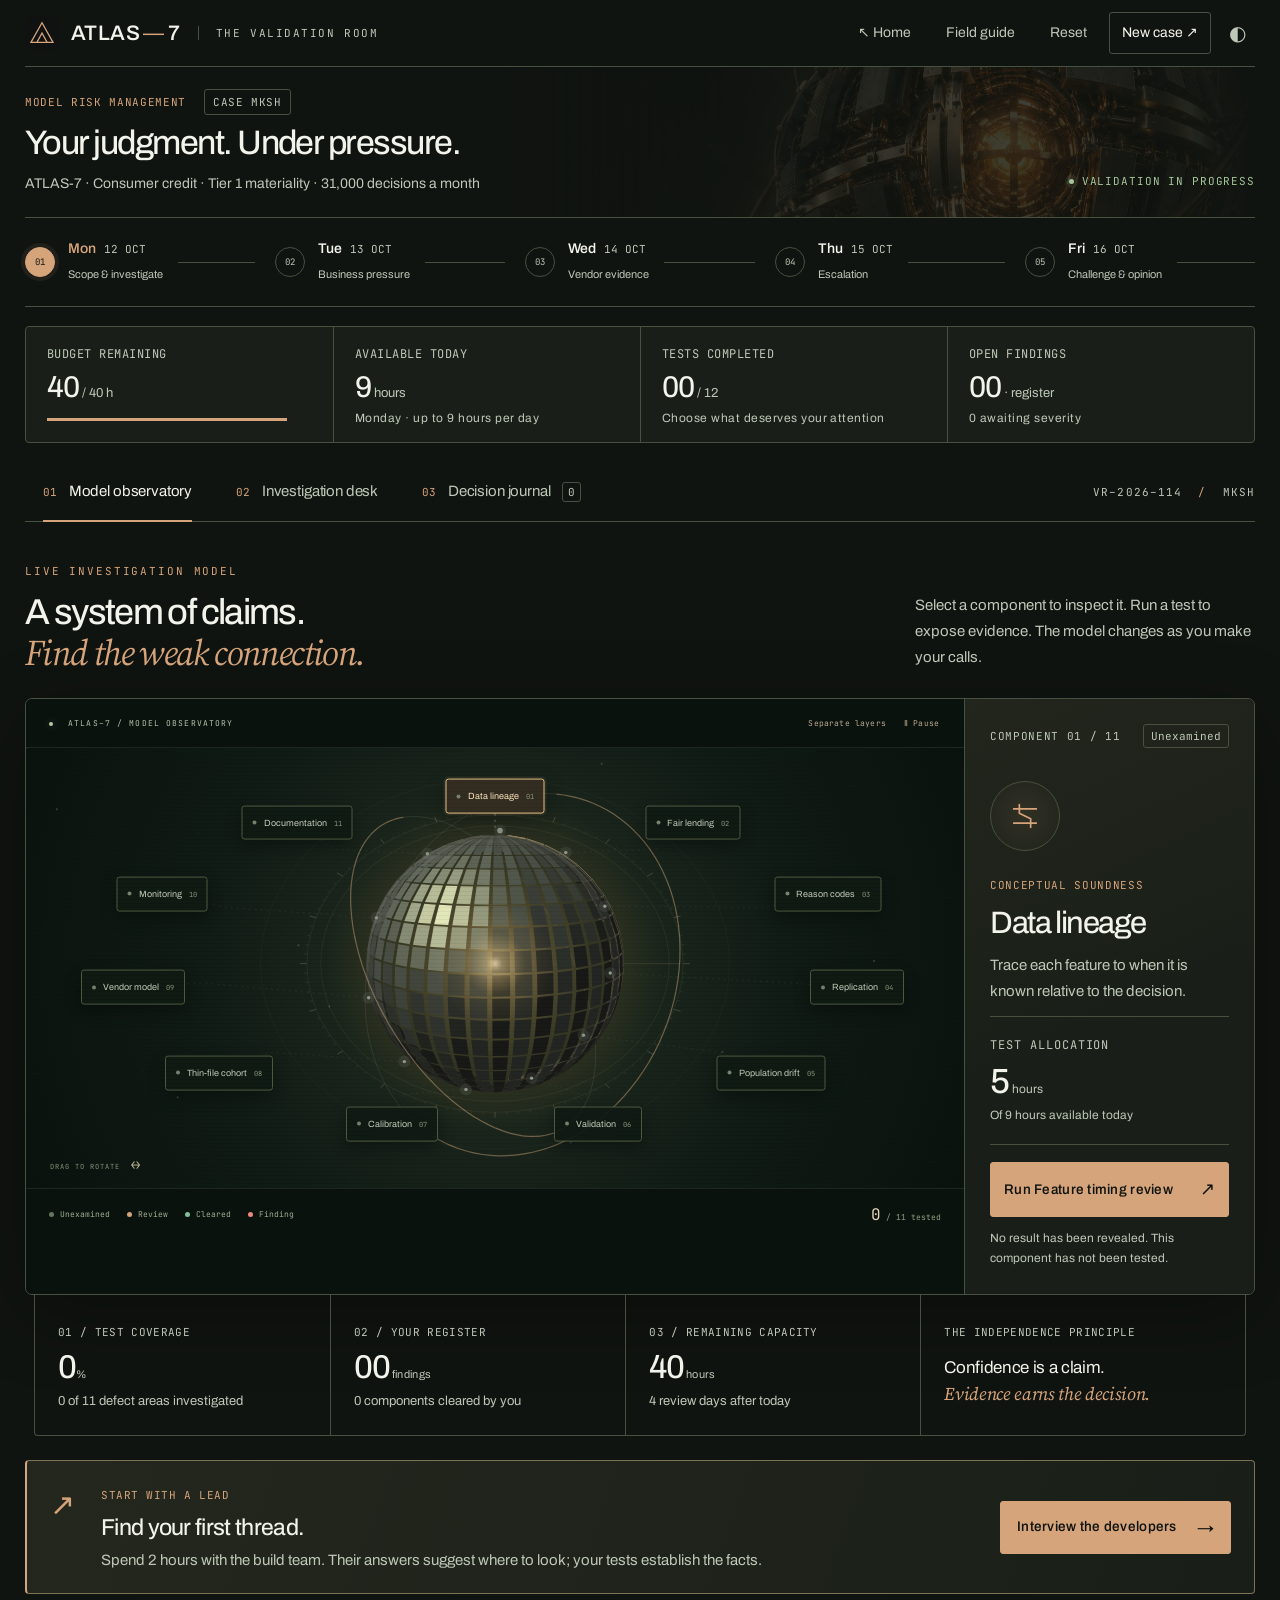
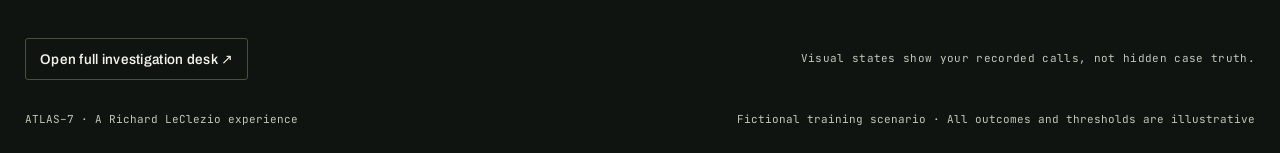
==== commit f4142b2e: "Add Vercel Web Analytics and Speed Insights tracking Add /_vercel/insights/script.js and /_vercel/sp" ====
--- a/app/index.html
+++ b/app/index.html
@@ -21,5 +21,7 @@
 <script src="../assets/observatory.js"></script>
 <script src="../assets/experience.js"></script>
 <script>start();</script>
+<script defer src="/_vercel/insights/script.js"></script>
+<script defer src="/_vercel/speed-insights/script.js"></script>
 </body>
 </html>
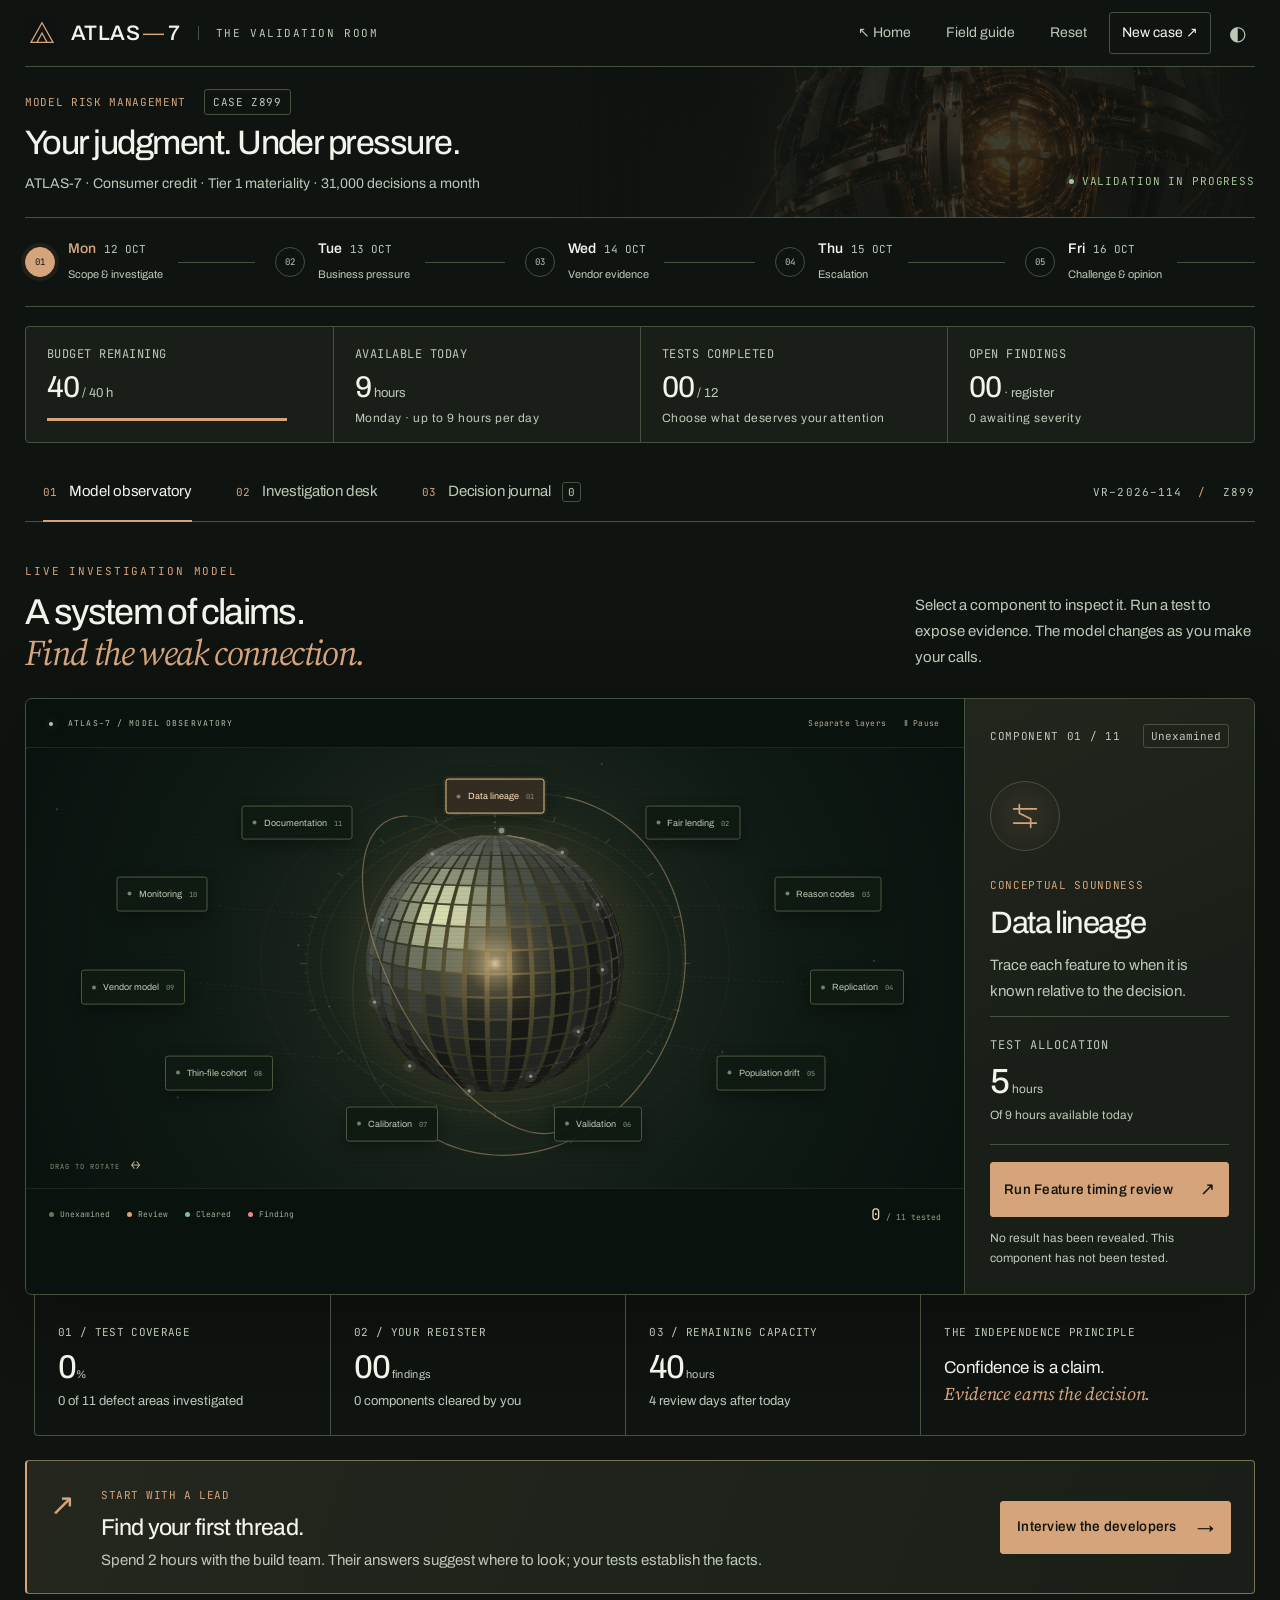
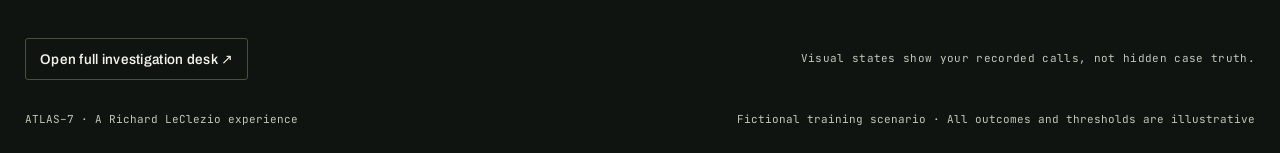
==== commit 29758a74: "Add Vercel Web Analytics integration # Vercel Web Analytics Installation Report  ## Summary Successf" ====
--- a/app/index.html
+++ b/app/index.html
@@ -4,7 +4,7 @@
 <meta charset="utf-8">
 <meta name="viewport" content="width=device-width, initial-scale=1, viewport-fit=cover">
 <style>:root{padding-top:env(safe-area-inset-top,0px);padding-bottom:env(safe-area-inset-bottom,0px)}body{margin:0;font-size:14px}img{max-width:100%}[hidden]{display:none!important}</style>
-<title>Validation Room · ATLAS-7</title><meta name="description" content="Investigate a fictional credit model, defend your findings, and issue your validation opinion."><meta name="theme-color" content="#101211"><meta name="claude:viewport-fit-sides" content="cover"><link rel="icon" href="../assets/favicon.svg"></head>
+<title>Validation Room · ATLAS-7</title><meta name="description" content="Investigate a fictional credit model, defend your findings, and issue your validation opinion."><meta name="theme-color" content="#101211"><meta name="claude:viewport-fit-sides" content="cover"><link rel="icon" href="../assets/favicon.svg"><script defer src="https://cdn.vercel-insights.com/v1/script.js"></script></head>
 <body>
 <link rel="preconnect" href="https://fonts.googleapis.com">
 <link rel="preconnect" href="https://fonts.gstatic.com" crossorigin>
@@ -21,7 +21,5 @@
 <script src="../assets/observatory.js"></script>
 <script src="../assets/experience.js"></script>
 <script>start();</script>
-<script defer src="/_vercel/insights/script.js"></script>
-<script defer src="/_vercel/speed-insights/script.js"></script>
 </body>
 </html>
